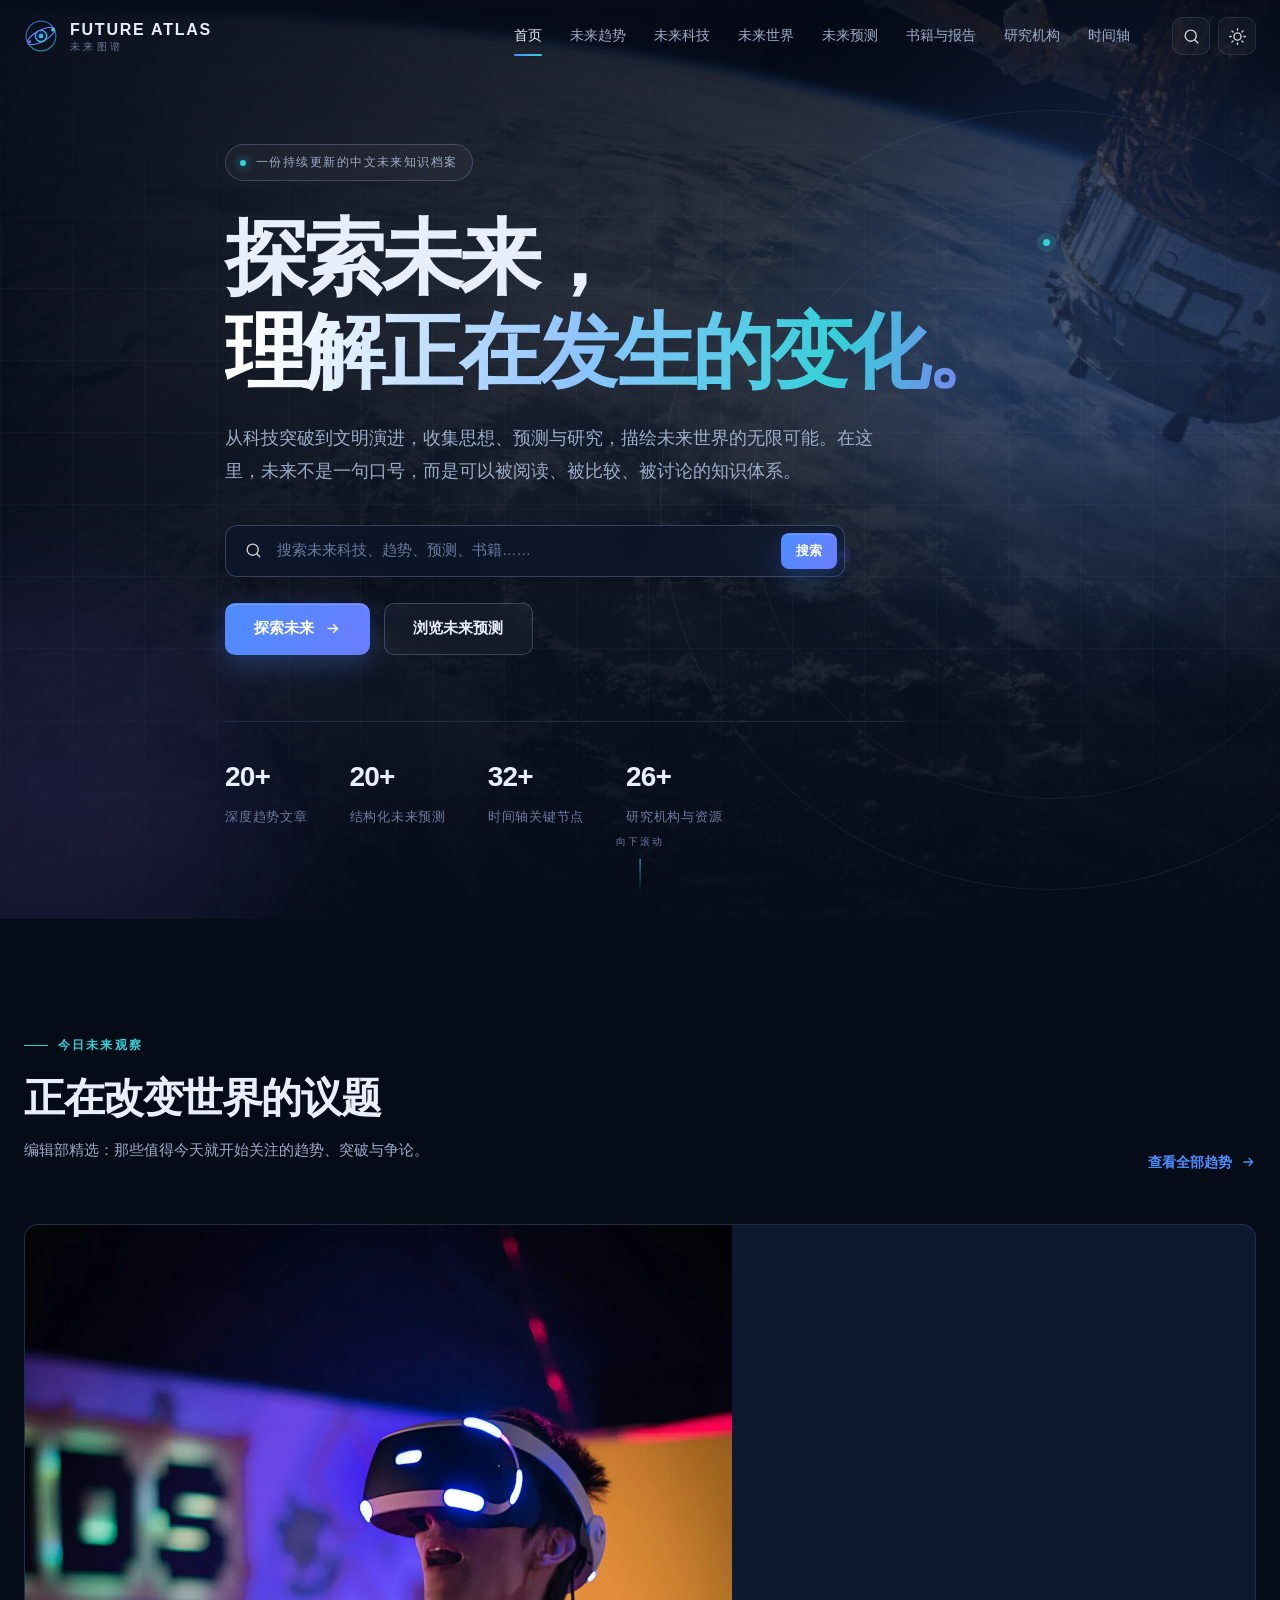
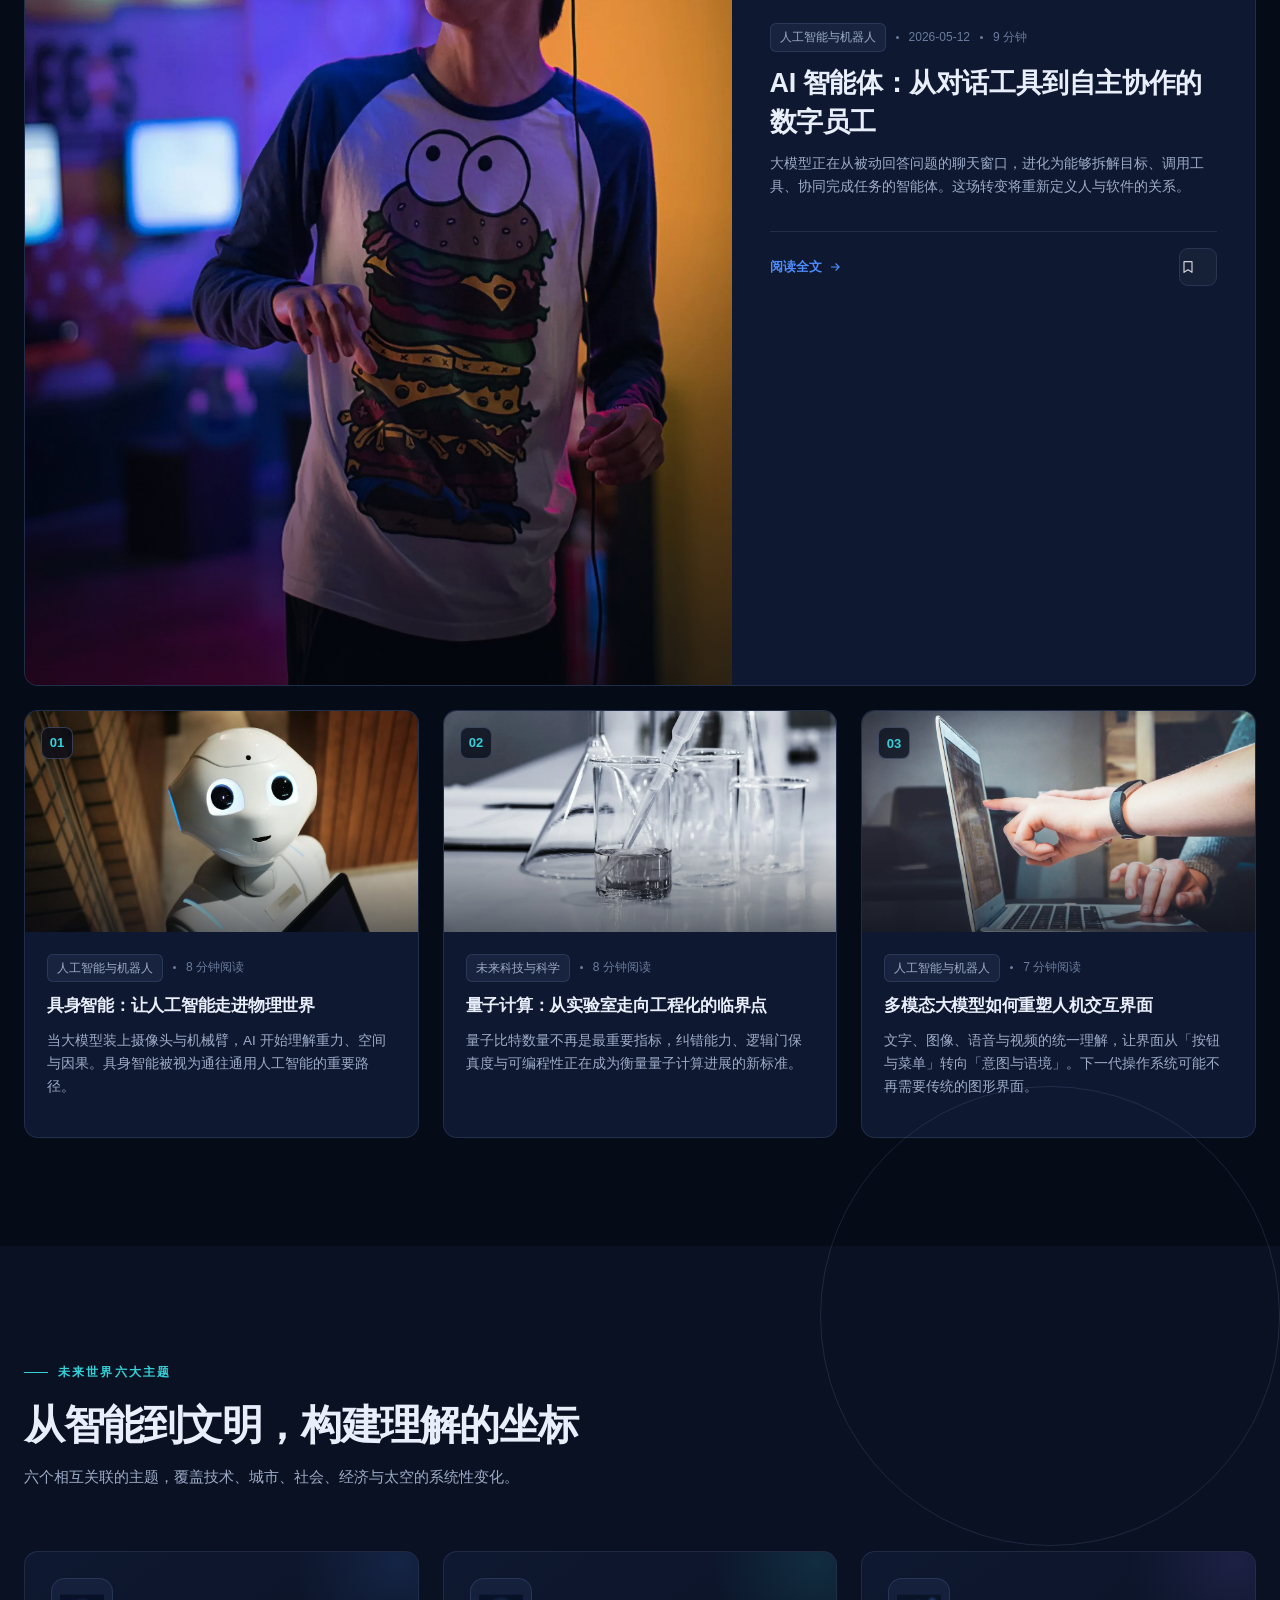
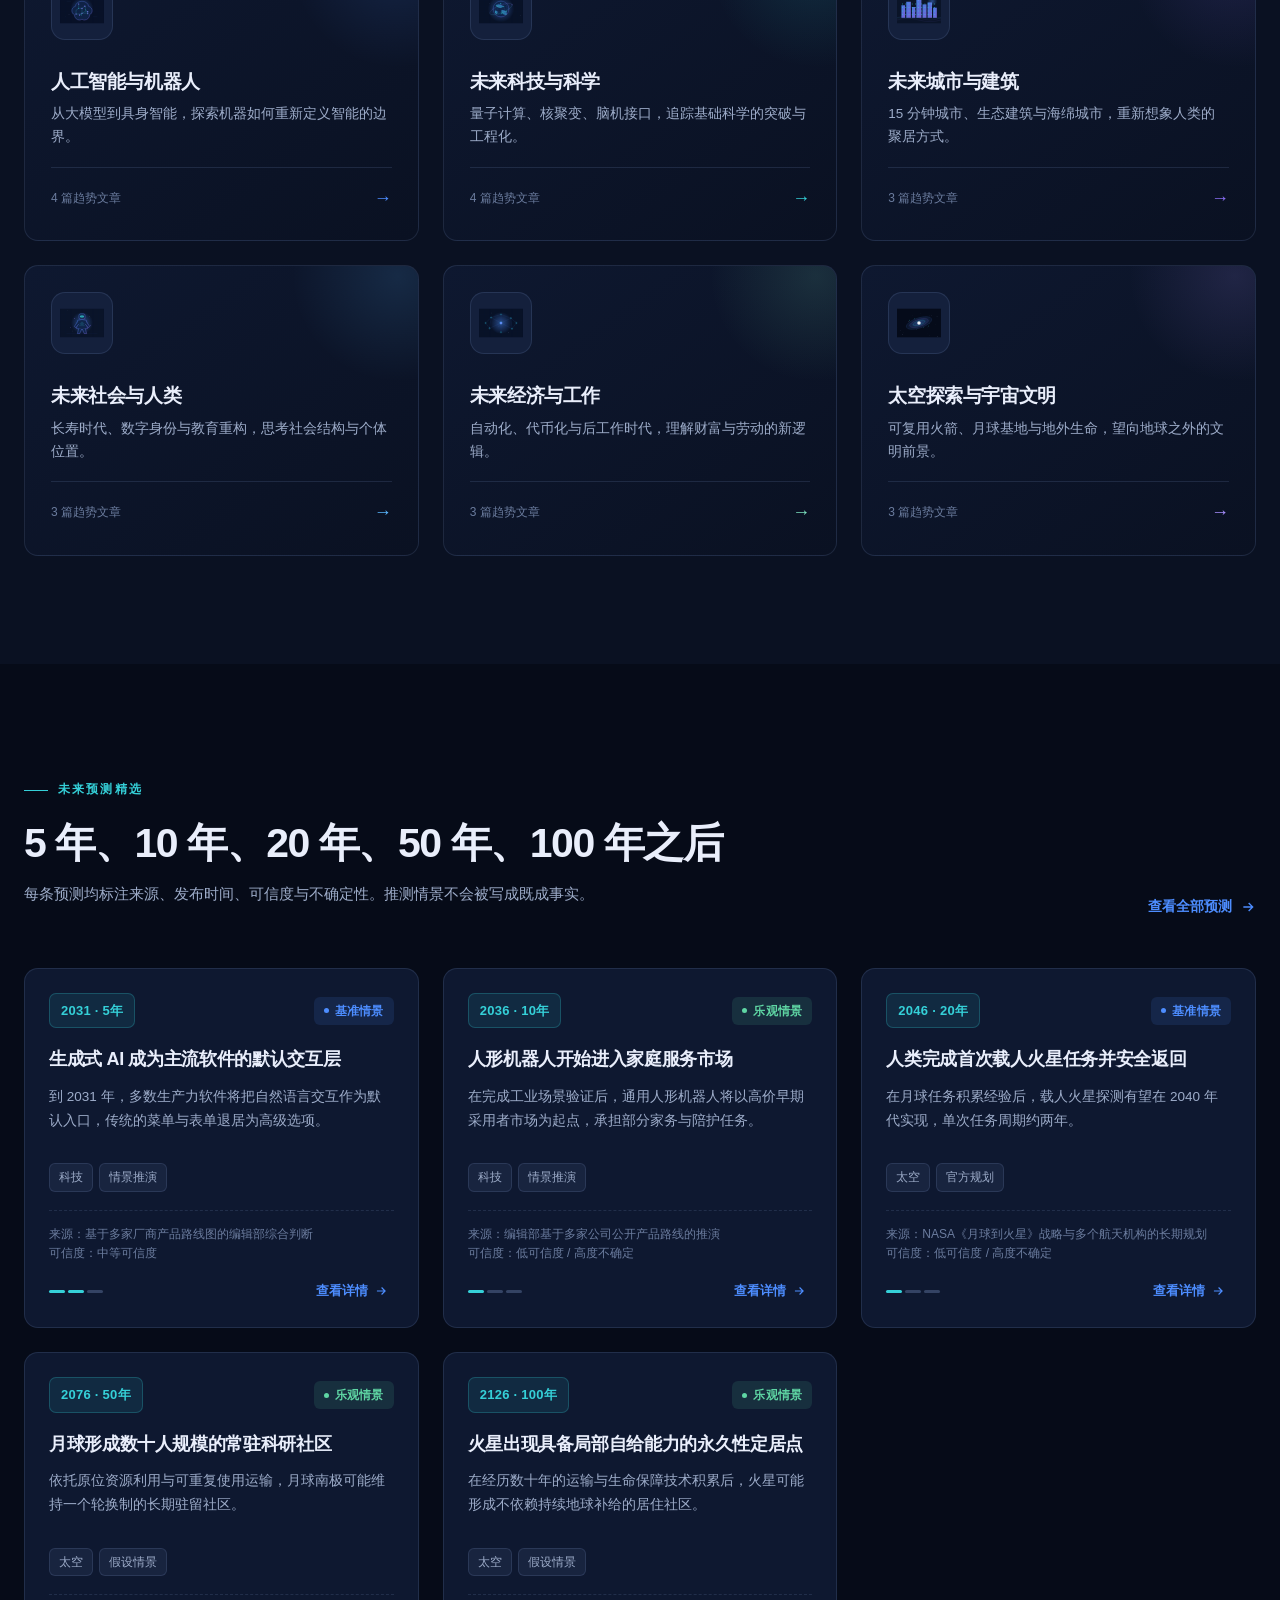
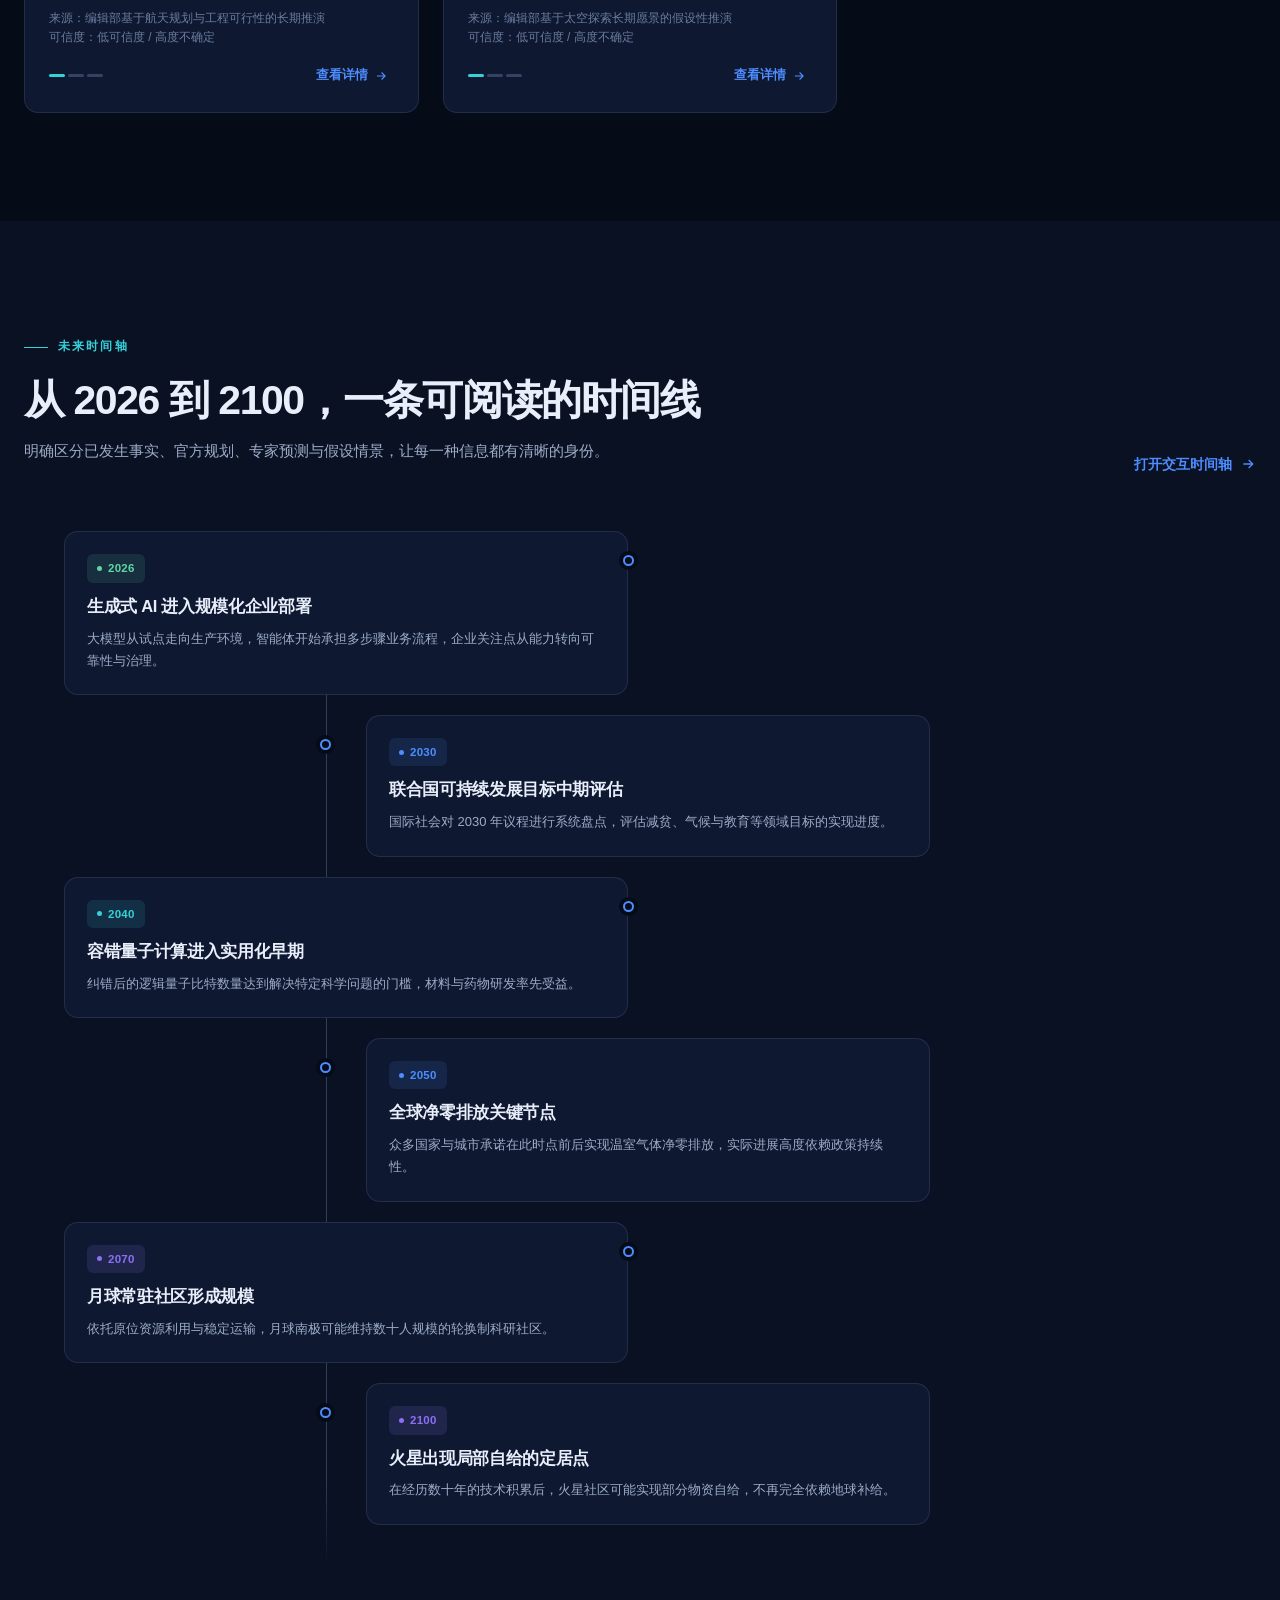
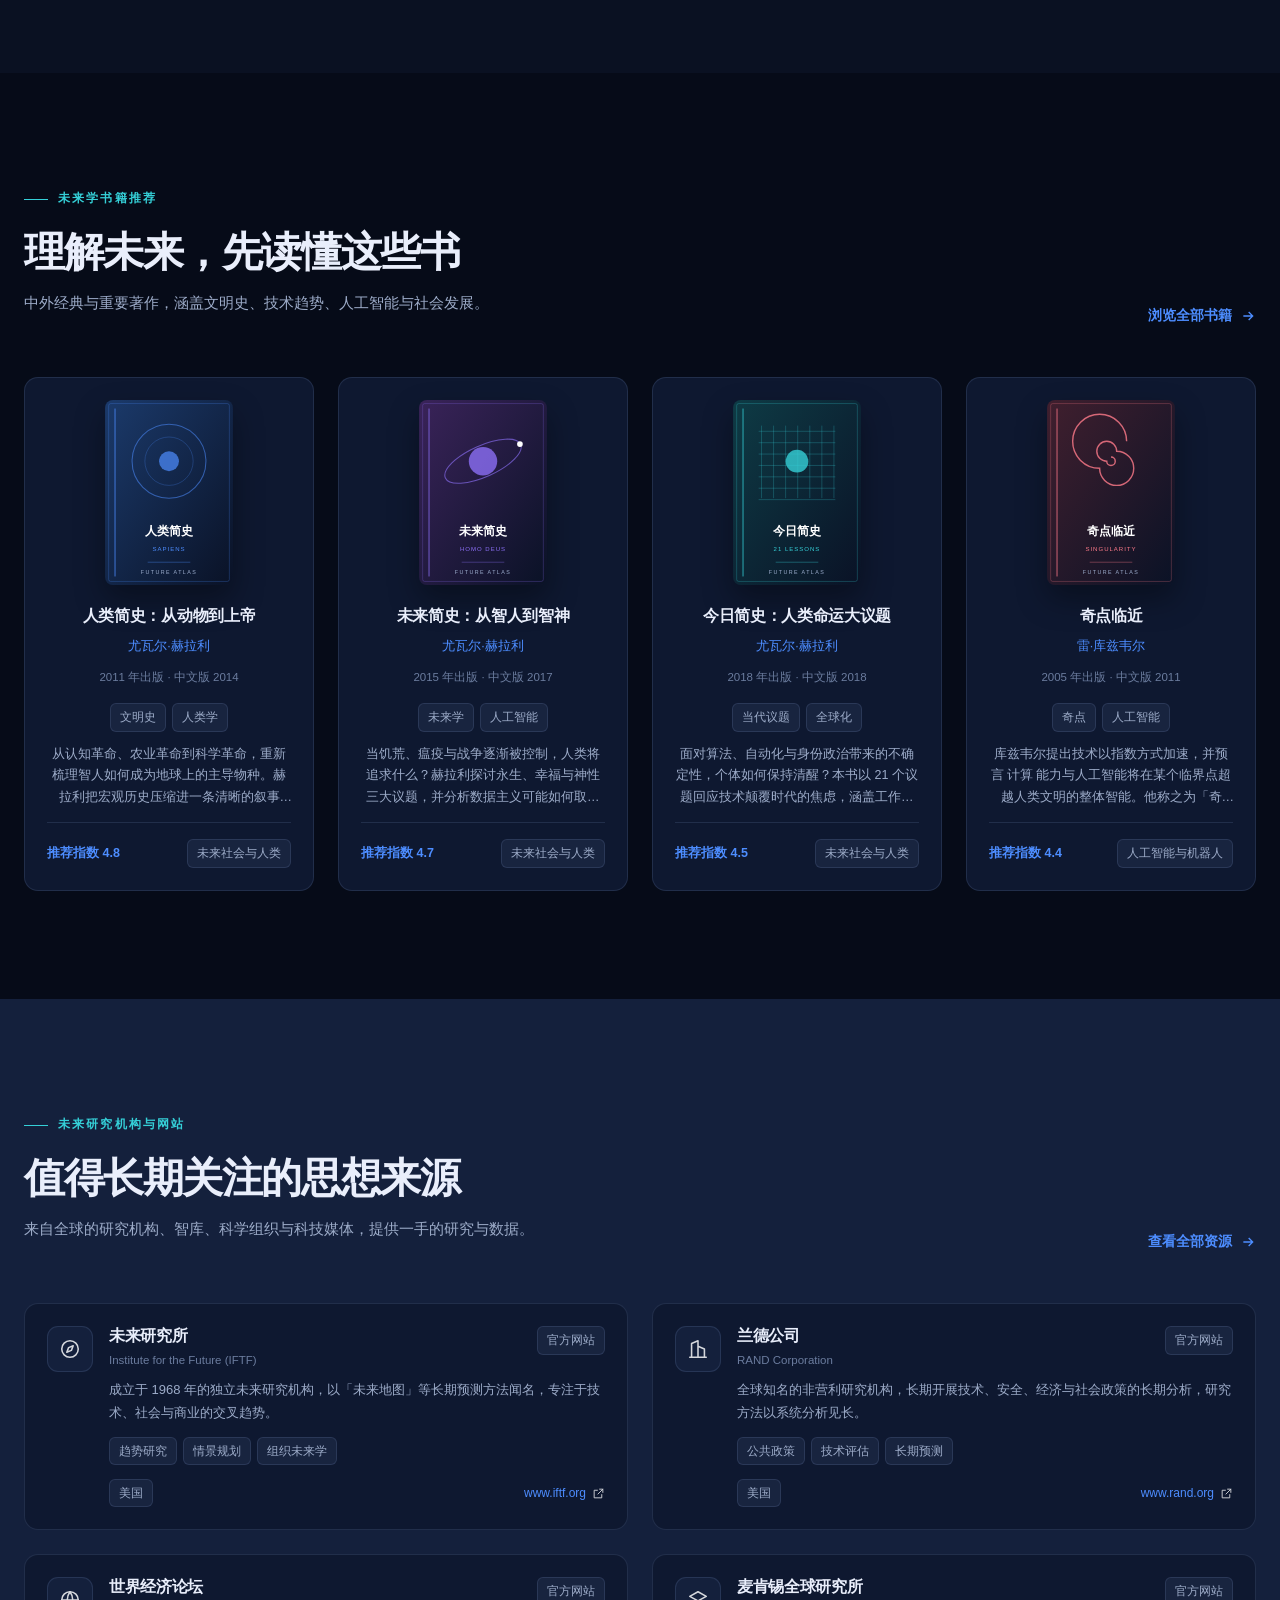
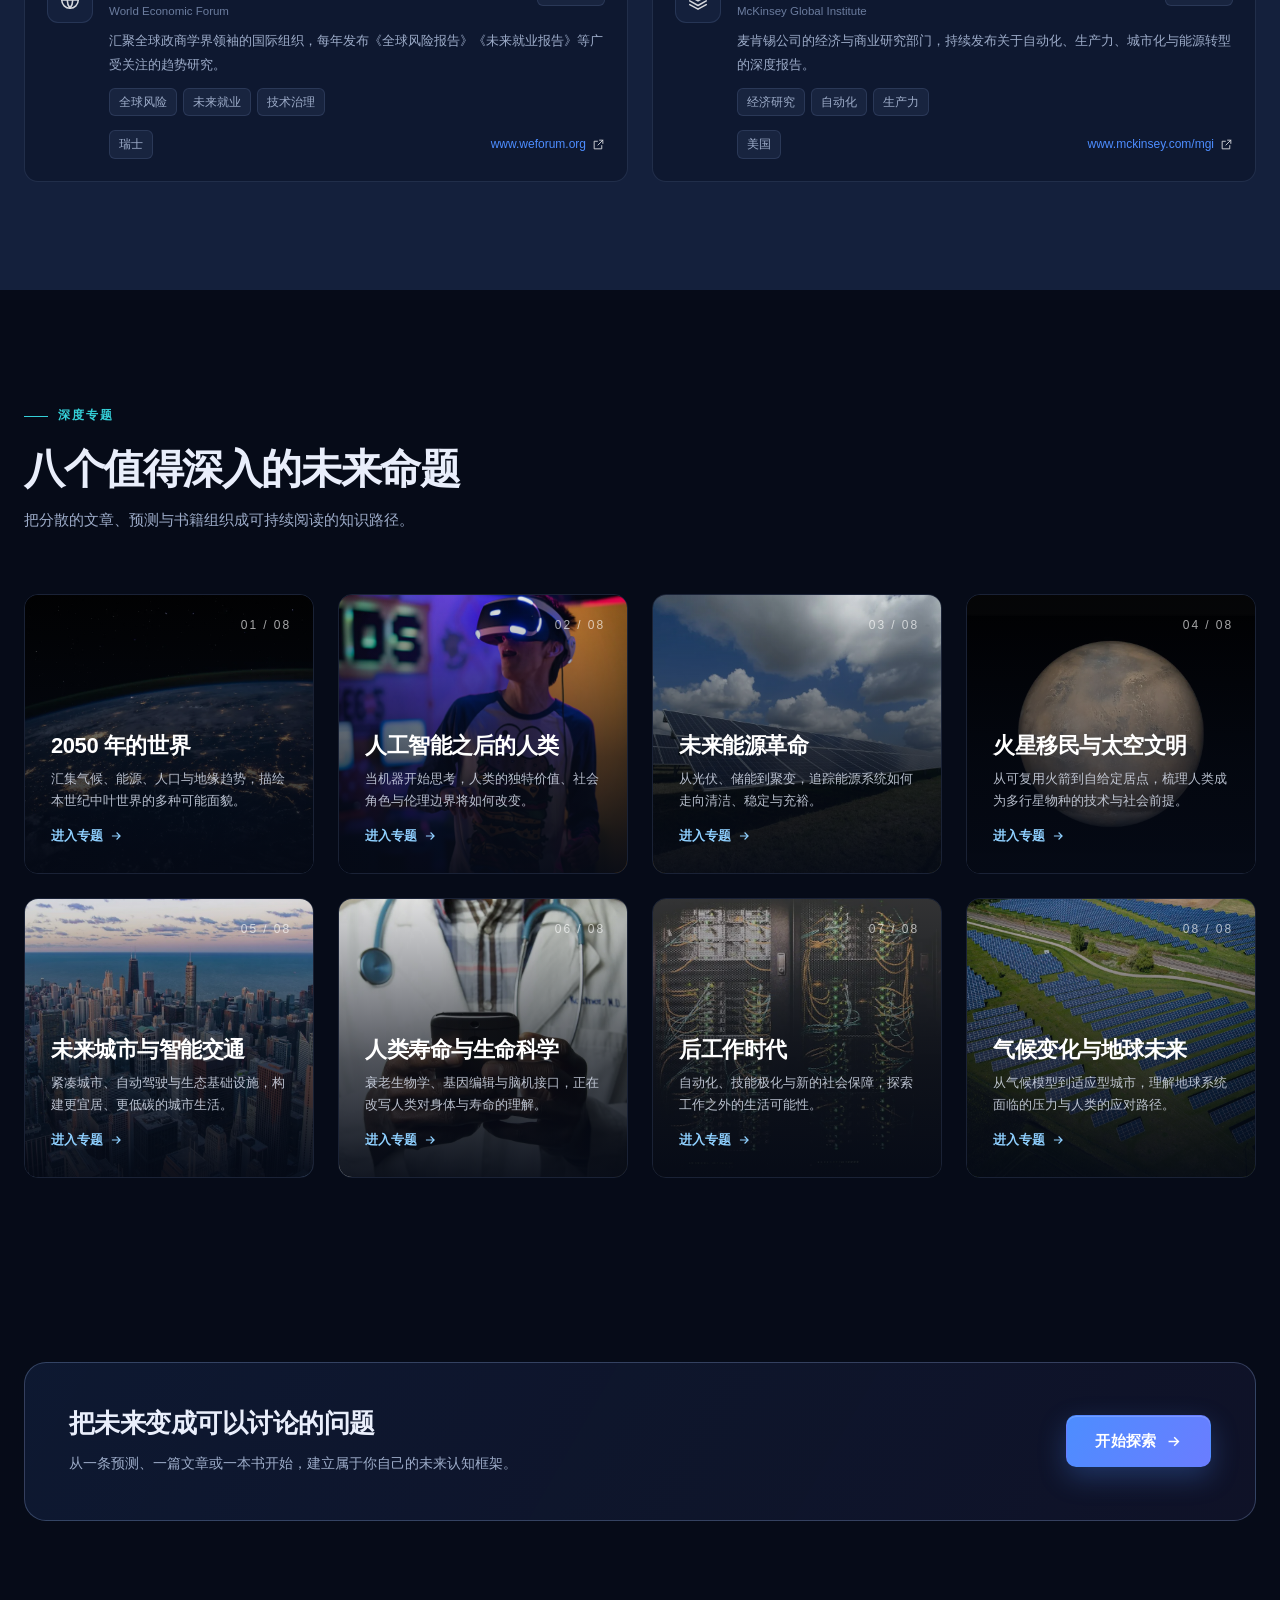
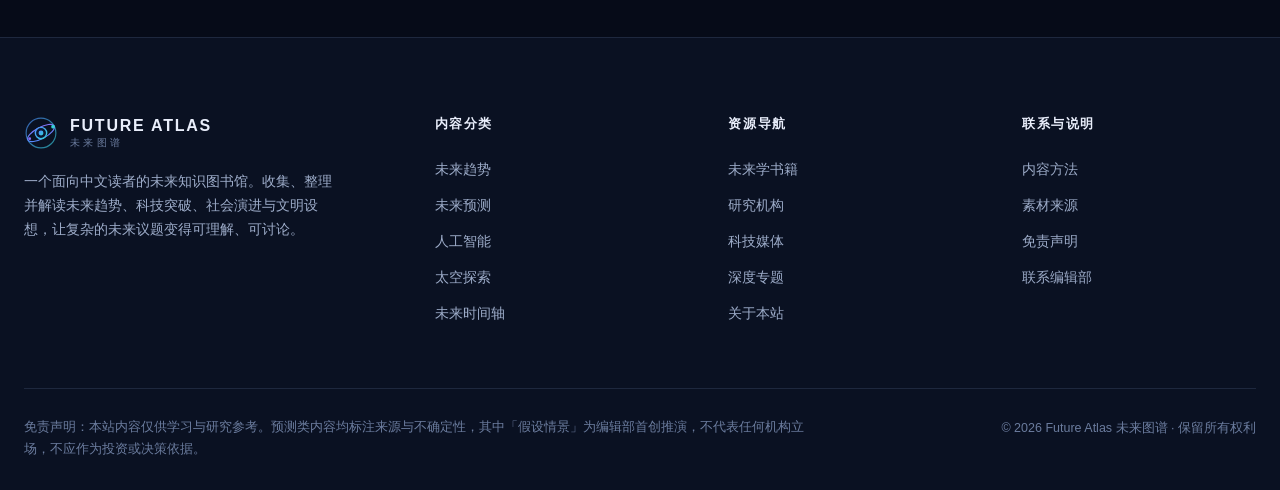
==== index.html @ b72fb7ad "feat: build complete Future Atlas knowledge portal - add 8 responsive Chinese pages with editorial d" ====
<!DOCTYPE html>
<html lang="zh-CN" data-theme="dark">
<head>
<meta charset="UTF-8">
<meta name="viewport" content="width=device-width, initial-scale=1, viewport-fit=cover">
<title>Future Atlas 未来图谱 — 探索未来，理解正在发生的变化</title>
<meta name="description" content="从科技突破到文明演进，收集思想、预测与研究，描绘未来世界的无限可能。中文未来知识门户：未来趋势、未来预测、未来科技、未来城市与研究机构。">
<meta name="keywords" content="未来图谱,未来世界,未来趋势,未来预测,未来科技,未来城市,人工智能,太空文明">
<meta name="theme-color" content="#060b18">
<meta property="og:type" content="website">
<meta property="og:title" content="Future Atlas 未来图谱 — 探索未来，理解正在发生的变化">
<meta property="og:description" content="从科技突破到文明演进，收集思想、预测与研究，描绘未来世界的无限可能。中文未来知识门户：未来趋势、未来预测、未来科技、未来城市与研究机构。">
<meta property="og:image" content="assets/images/hero-earth.webp">
<meta property="og:locale" content="zh_CN">
<link rel="icon" type="image/svg+xml" href="assets/icons/logo.svg">
<link rel="stylesheet" href="assets/css/style.css">
<link rel="stylesheet" href="assets/css/components.css">
<link rel="stylesheet" href="assets/css/responsive.css">
<script>try{var t=localStorage.getItem('future-atlas-theme');if(t==='light'||t==='dark')document.documentElement.setAttribute('data-theme',t)}catch(e){}</script>
<script src="assets/js/data.js" defer></script>
<script src="assets/js/theme.js" defer></script>
<script src="assets/js/search.js" defer></script>
<script src="assets/js/filters.js" defer></script>
<script src="assets/js/timeline.js" defer></script>
<script src="assets/js/main.js" defer></script>
</head>
<body data-page="home">
<div class="reading-progress" aria-hidden="true"></div>
<header class="site-header">
  <div class="header-inner">
    <a class="brand" href="index.html" aria-label="Future Atlas 首页">
      <img class="brand-mark" src="assets/icons/logo.svg" alt="Future Atlas 标志">
      <span class="brand-text"><span class="brand-name">FUTURE ATLAS</span><span class="brand-sub">未来图谱</span></span>
    </a>
    <nav class="main-nav" aria-label="主导航"><a href="index.html" class="is-active" aria-current="page">首页</a><a href="trends.html">未来趋势</a><a href="trends.html?category=tech">未来科技</a><a href="index.html#topics">未来世界</a><a href="predictions.html">未来预测</a><a href="books.html">书籍与报告</a><a href="resources.html">研究机构</a><a href="timeline.html">时间轴</a></nav>
    <div class="header-actions">
      <button class="icon-btn" data-search-open aria-label="全站搜索" title="全站搜索 (Ctrl+K)"><img src="assets/icons/ui-search.svg" alt="" ></button>
      <button class="icon-btn theme-toggle" data-theme-toggle aria-label="切换主题" aria-pressed="false"><img src="assets/icons/ui-sun.svg" alt="" ></button>
      <button class="icon-btn menu-toggle" aria-label="打开菜单" aria-expanded="false"><img src="assets/icons/ui-menu.svg" alt="" ></button>
    </div>
  </div>
</header>
<nav class="mobile-menu" aria-label="移动端导航"><a href="index.html">首页</a><a href="trends.html">未来趋势</a><a href="trends.html?category=tech">未来科技</a><a href="index.html#topics">未来世界</a><a href="predictions.html">未来预测</a><a href="books.html">书籍与报告</a><a href="resources.html">研究机构</a><a href="timeline.html">时间轴</a><a href="about.html">关于本站</a><a href="about.html" class="btn btn-ghost mobile-cta">了解 Future Atlas</a></nav>
<main>
  <section class="hero">
    <div class="hero-bg"><img src="assets/images/hero-earth.webp" alt="从太空俯瞰的地球，象征人类文明的未来" fetchpriority="high"></div>
    <div class="hero-glow a"></div><div class="hero-glow b"></div>
    <div class="hero-deco"><div class="hero-grid"></div><div class="hero-orbit"></div><span class="hero-dot d1"></span><span class="hero-dot d2"></span></div>
    <div class="container hero-inner">
      <span class="hero-eyebrow"><i></i> 一份持续更新的中文未来知识档案</span>
      <h1 class="hero-title">探索未来，<br><span class="grad">理解正在发生的变化。</span></h1>
      <p class="hero-sub">从科技突破到文明演进，收集思想、预测与研究，描绘未来世界的无限可能。在这里，未来不是一句口号，而是可以被阅读、被比较、被讨论的知识体系。</p>
      <form class="search-bar hero-search" data-hero-search role="search">
        <img src="assets/icons/ui-search.svg" alt="" >
        <label class="sr-only" for="hero-q">搜索未来科技、趋势、预测、书籍</label>
        <input id="hero-q" type="search" placeholder="搜索未来科技、趋势、预测、书籍……" autocomplete="off">
        <button type="submit" class="btn btn-primary btn-sm">搜索</button>
      </form>
      <div class="hero-actions">
        <a href="#topics" class="btn btn-primary btn-lg">探索未来 <svg viewBox="0 0 24 24" fill="none" stroke="currentColor" stroke-width="2"><path d="M5 12h14M13 6l6 6-6 6"/></svg></a>
        <a href="predictions.html" class="btn btn-ghost btn-lg">浏览未来预测</a>
      </div>
      <div class="hero-stats">
        <div class="hero-stat"><strong data-count="20" data-suffix="+">20</strong><span>深度趋势文章</span></div>
        <div class="hero-stat"><strong data-count="20" data-suffix="+">20</strong><span>结构化未来预测</span></div>
        <div class="hero-stat"><strong data-count="32" data-suffix="+">32</strong><span>时间轴关键节点</span></div>
        <div class="hero-stat"><strong data-count="26" data-suffix="+">26</strong><span>研究机构与资源</span></div>
      </div>
    </div>
    <div class="scroll-hint"><span>向下滚动</span><i></i></div>
  </section>

  <section class="section" id="observation">
    <div class="container">
      <div class="section-head reveal"><div class="section-head-text"><span class="eyebrow">今日未来观察</span><h2 class="section-title">正在改变世界的议题</h2><p class="section-desc">编辑部精选：那些值得今天就开始关注的趋势、突破与争论。</p></div><a href="trends.html" class="section-link">查看全部趋势 <svg viewBox="0 0 24 24" fill="none" stroke="currentColor" stroke-width="2"><path d="M5 12h14M13 6l6 6-6 6"/></svg></a></div>
      <div class="masonry-feature reveal" id="featured-story"></div>
      <div class="grid grid-3 reveal" id="observation-grid" style="margin-top:24px"></div>
    </div>
  </section>

  <section class="section section-alt" id="categories">
    <div class="container">
      <div class="orb-deco one"></div>
      <div class="section-head reveal"><div class="section-head-text"><span class="eyebrow">未来世界六大主题</span><h2 class="section-title">从智能到文明，构建理解的坐标</h2><p class="section-desc">六个相互关联的主题，覆盖技术、城市、社会、经济与太空的系统性变化。</p></div></div>
      <div class="grid grid-3 reveal" id="category-grid"></div>
    </div>
  </section>

  <section class="section" id="predictions">
    <div class="container">
      <div class="section-head reveal"><div class="section-head-text"><span class="eyebrow">未来预测精选</span><h2 class="section-title">5 年、10 年、20 年、50 年、100 年之后</h2><p class="section-desc">每条预测均标注来源、发布时间、可信度与不确定性。推测情景不会被写成既成事实。</p></div><a href="predictions.html" class="section-link">查看全部预测 <svg viewBox="0 0 24 24" fill="none" stroke="currentColor" stroke-width="2"><path d="M5 12h14M13 6l6 6-6 6"/></svg></a></div>
      <div class="grid grid-3 reveal" id="prediction-grid"></div>
    </div>
  </section>

  <section class="section section-alt" id="timeline">
    <div class="container">
      <div class="section-head reveal"><div class="section-head-text"><span class="eyebrow">未来时间轴</span><h2 class="section-title">从 2026 到 2100，一条可阅读的时间线</h2><p class="section-desc">明确区分已发生事实、官方规划、专家预测与假设情景，让每一种信息都有清晰的身份。</p></div><a href="timeline.html" class="section-link">打开交互时间轴 <svg viewBox="0 0 24 24" fill="none" stroke="currentColor" stroke-width="2"><path d="M5 12h14M13 6l6 6-6 6"/></svg></a></div>
      <div class="grid grid-2 reveal" id="home-timeline"></div>
    </div>
  </section>

  <section class="section" id="books">
    <div class="container">
      <div class="section-head reveal"><div class="section-head-text"><span class="eyebrow">未来学书籍推荐</span><h2 class="section-title">理解未来，先读懂这些书</h2><p class="section-desc">中外经典与重要著作，涵盖文明史、技术趋势、人工智能与社会发展。</p></div><a href="books.html" class="section-link">浏览全部书籍 <svg viewBox="0 0 24 24" fill="none" stroke="currentColor" stroke-width="2"><path d="M5 12h14M13 6l6 6-6 6"/></svg></a></div>
      <div class="grid grid-4 reveal" id="books-grid"></div>
    </div>
  </section>

  <section class="section section-light" id="resources">
    <div class="container">
      <div class="section-head reveal"><div class="section-head-text"><span class="eyebrow">未来研究机构与网站</span><h2 class="section-title">值得长期关注的思想来源</h2><p class="section-desc">来自全球的研究机构、智库、科学组织与科技媒体，提供一手的研究与数据。</p></div><a href="resources.html" class="section-link">查看全部资源 <svg viewBox="0 0 24 24" fill="none" stroke="currentColor" stroke-width="2"><path d="M5 12h14M13 6l6 6-6 6"/></svg></a></div>
      <div class="grid grid-2 reveal" id="resources-grid"></div>
    </div>
  </section>

  <section class="section" id="topics">
    <div class="container">
      <div class="section-head reveal"><div class="section-head-text"><span class="eyebrow">深度专题</span><h2 class="section-title">八个值得深入的未来命题</h2><p class="section-desc">把分散的文章、预测与书籍组织成可持续阅读的知识路径。</p></div></div>
      <div class="grid grid-4 reveal" id="topics-grid"></div>
    </div>
  </section>

  <section class="section-tight"><div class="container"><div class="split-cta reveal"><div><h2>把未来变成可以讨论的问题</h2><p>从一条预测、一篇文章或一本书开始，建立属于你自己的未来认知框架。</p></div><a href="trends.html" class="btn btn-primary btn-lg">开始探索 <svg viewBox="0 0 24 24" fill="none" stroke="currentColor" stroke-width="2"><path d="M5 12h14M13 6l6 6-6 6"/></svg></a></div></div></section>
</main>
<footer class="site-footer">
  <div class="container">
    <div class="footer-top">
      <div class="footer-brand">
        <a class="brand" href="index.html"><img class="brand-mark" src="assets/icons/logo.svg" alt=""><span class="brand-text"><span class="brand-name">FUTURE ATLAS</span><span class="brand-sub">未来图谱</span></span></a>
        <p>一个面向中文读者的未来知识图书馆。收集、整理并解读未来趋势、科技突破、社会演进与文明设想，让复杂的未来议题变得可理解、可讨论。</p>
      </div>
      <div class="footer-col"><h4>内容分类</h4>
        <a href="trends.html">未来趋势</a><a href="predictions.html">未来预测</a><a href="trends.html?category=ai">人工智能</a><a href="trends.html?category=space">太空探索</a><a href="timeline.html">未来时间轴</a>
      </div>
      <div class="footer-col"><h4>资源导航</h4>
        <a href="books.html">未来学书籍</a><a href="resources.html">研究机构</a><a href="resources.html?category=media">科技媒体</a><a href="index.html#topics">深度专题</a><a href="about.html">关于本站</a>
      </div>
      <div class="footer-col"><h4>联系与说明</h4>
        <a href="about.html#method">内容方法</a><a href="about.html#sources">素材来源</a><a href="about.html#disclaimer">免责声明</a><a href="mailto:hello@futureatlas.example">联系编辑部</a>
      </div>
    </div>
    <div class="footer-bottom">
      <div class="footer-disclaimer">免责声明：本站内容仅供学习与研究参考。预测类内容均标注来源与不确定性，其中「假设情景」为编辑部首创推演，不代表任何机构立场，不应作为投资或决策依据。</div>
      <div>© <span data-year>2026</span> Future Atlas 未来图谱 · 保留所有权利</div>
    </div>
  </div>
</footer>
<button class="back-to-top" aria-label="返回顶部"><img src="assets/icons/ui-arrowUp.svg" alt="" ></button>
<script>
document.querySelector('[data-hero-search]').addEventListener('submit', function (e) {
  e.preventDefault();
  var v = document.getElementById('hero-q').value.trim();
  if (v && window.AtlasSearch) window.AtlasSearch.open(v);
  else if (window.AtlasSearch) window.AtlasSearch.open();
});
</script>
</body>
</html>
---- assets/css/style.css ----
/* ============================================================
   Future Atlas — 核心视觉系统
   ============================================================ */

:root {
  --bg: #060b18;
  --bg-elevated: #0a1122;
  --bg-panel: #0e1830;
  --bg-soft: #14203c;
  --surface-glass: rgba(13, 22, 43, .74);
  --surface-glass-light: rgba(255, 255, 255, .035);
  --border: rgba(150, 178, 232, .14);
  --border-strong: rgba(150, 178, 232, .28);
  --text: #e9eefb;
  --text-muted: #9dacc9;
  --text-dim: #6b7c9e;
  --primary: #4d8dff;
  --primary-deep: #2f6be0;
  --cyan: #35d0d8;
  --purple: #8b6ff5;
  --warm: #ffb877;
  --green: #5fd6a4;
  --shadow-sm: 0 6px 20px rgba(0, 0, 0, .22);
  --shadow: 0 18px 48px rgba(0, 0, 0, .34);
  --shadow-lg: 0 30px 80px rgba(0, 0, 0, .45);
  --radius-sm: 8px;
  --radius: 14px;
  --radius-lg: 22px;
  --max: 1240px;
  --header-h: 74px;
  --ease: cubic-bezier(.22, .61, .36, 1);
  --font: -apple-system, BlinkMacSystemFont, "Segoe UI", "PingFang SC", "Hiragino Sans GB", "Microsoft YaHei", "Source Han Sans SC", "Noto Sans CJK SC", sans-serif;
  --font-en: "Inter", "Segoe UI", Arial, sans-serif;
}

[data-theme="light"] {
  --bg: #f5f7fc;
  --bg-elevated: #ffffff;
  --bg-panel: #ffffff;
  --bg-soft: #eef2fa;
  --surface-glass: rgba(255, 255, 255, .86);
  --surface-glass-light: rgba(255, 255, 255, .5);
  --border: rgba(30, 52, 96, .12);
  --border-strong: rgba(30, 52, 96, .24);
  --text: #14213d;
  --text-muted: #52627f;
  --text-dim: #7f8da8;
  --primary: #2f6be0;
  --primary-deep: #1f55bd;
  --cyan: #138f9a;
  --purple: #6a4fd0;
  --warm: #c97426;
  --green: #1f9c6b;
  --shadow-sm: 0 6px 18px rgba(24, 42, 80, .08);
  --shadow: 0 18px 44px rgba(24, 42, 80, .11);
  --shadow-lg: 0 30px 70px rgba(24, 42, 80, .14);
}

*, *::before, *::after { box-sizing: border-box; }

html {
  scroll-behavior: smooth;
  scroll-padding-top: calc(var(--header-h) + 24px);
  -webkit-text-size-adjust: 100%;
  overflow-x: clip;
}

body {
  margin: 0;
  min-width: 320px;
  background: var(--bg);
  color: var(--text);
  font-family: var(--font);
  font-size: 15.5px;
  line-height: 1.78;
  -webkit-font-smoothing: antialiased;
  -moz-osx-font-smoothing: grayscale;
  overflow-x: hidden;
  transition: background .35s var(--ease), color .35s var(--ease);
}

body.nav-open { overflow: hidden; }

img, svg { max-width: 100%; display: block; }
img { height: auto; }

/* 以 <img> 引入的线性 UI 图标：统一尺寸并适配主题（SVG 内部使用 currentColor） */
img[src*="icons/ui-"] {
  width: 18px;
  height: 18px;
  object-fit: contain;
  flex-shrink: 0;
  filter: invert(1) opacity(.82);
}
[data-theme="light"] img[src*="icons/ui-"] { filter: none; opacity: .68; }
.icon-btn img[src*="icons/ui-"] { width: 19px; height: 19px; }
.search-bar img[src*="icons/ui-"] { width: 19px; height: 19px; }
.resource-logo img[src*="icons/ui-"] { width: 100%; height: 100%; }
a { color: inherit; text-decoration: none; }
button, input, select, textarea { font: inherit; color: inherit; }
button { cursor: pointer; border: 0; background: none; }
ul, ol { margin: 0; padding: 0; list-style: none; }
p { margin: 0 0 1.1em; }
h1, h2, h3, h4, h5 { margin: 0; font-weight: 700; line-height: 1.28; letter-spacing: -.02em; }
:focus-visible { outline: 2px solid var(--cyan); outline-offset: 3px; border-radius: 4px; }
::selection { background: rgba(77, 141, 255, .34); color: #fff; }

.container { width: min(100% - 48px, var(--max)); margin-inline: auto; }
.container-narrow { width: min(100% - 48px, 900px); margin-inline: auto; }
.sr-only { position: absolute; width: 1px; height: 1px; padding: 0; margin: -1px; overflow: hidden; clip: rect(0,0,0,0); white-space: nowrap; border: 0; }
.section { padding: 108px 0; position: relative; }
.section-tight { padding: 76px 0; }
.section-alt { background: var(--bg-elevated); }
.section-light { background: var(--bg-soft); }

/* ---------- 通用标题区 ---------- */
.section-head {
  display: flex;
  align-items: flex-end;
  justify-content: space-between;
  gap: 32px;
  margin-bottom: 44px;
}
.section-head-text { max-width: 720px; }
.eyebrow {
  display: inline-flex;
  align-items: center;
  gap: 10px;
  font-size: 12px;
  font-weight: 700;
  letter-spacing: .18em;
  text-transform: uppercase;
  color: var(--cyan);
  margin-bottom: 16px;
}
.eyebrow::before { content: ""; width: 24px; height: 1px; background: currentColor; }
.section-title {
  font-size: clamp(1.8rem, 3.2vw, 2.6rem);
  letter-spacing: -.035em;
  margin-bottom: 12px;
}
.section-desc { color: var(--text-muted); max-width: 640px; font-size: 15px; }
.section-link {
  display: inline-flex;
  align-items: center;
  gap: 8px;
  color: var(--primary);
  font-size: 14px;
  font-weight: 600;
  white-space: nowrap;
  padding-bottom: 4px;
  border-bottom: 1px solid transparent;
  transition: border-color .2s var(--ease), gap .2s var(--ease);
}
.section-link:hover { border-color: currentColor; gap: 12px; }
.section-link svg { width: 16px; height: 16px; }

/* ---------- 顶部导航 ---------- */
.site-header {
  position: fixed;
  inset: 0 0 auto 0;
  height: var(--header-h);
  z-index: 100;
  display: flex;
  align-items: center;
  transition: background .3s var(--ease), border-color .3s var(--ease), box-shadow .3s var(--ease);
  border-bottom: 1px solid transparent;
}
.site-header.is-solid,
.site-header.is-scrolled {
  background: var(--surface-glass);
  -webkit-backdrop-filter: blur(18px) saturate(150%);
  backdrop-filter: blur(18px) saturate(150%);
  border-bottom-color: var(--border);
  box-shadow: 0 10px 30px rgba(0, 0, 0, .14);
}
.header-inner {
  width: min(100% - 48px, 1400px);
  margin-inline: auto;
  display: flex;
  align-items: center;
  gap: 30px;
}
.brand { display: flex; align-items: center; gap: 12px; flex-shrink: 0; }
.brand-mark { width: 34px; height: 34px; flex-shrink: 0; }
.brand-text { display: flex; flex-direction: column; line-height: 1.1; }
.brand-name { font-family: var(--font-en); font-size: 16px; font-weight: 800; letter-spacing: .11em; }
.brand-sub { font-size: 10px; color: var(--text-dim); letter-spacing: .34em; margin-top: 3px; }

.main-nav { display: flex; align-items: center; gap: 4px; margin-left: auto; }
.main-nav a {
  position: relative;
  padding: 8px 12px;
  font-size: 13.5px;
  font-weight: 500;
  color: var(--text-muted);
  border-radius: 8px;
  transition: color .2s var(--ease), background .2s var(--ease);
  white-space: nowrap;
}
.main-nav a:hover { color: var(--text); background: var(--surface-glass-light); }
.main-nav a.is-active { color: var(--text); }
.main-nav a.is-active::after {
  content: "";
  position: absolute;
  left: 12px; right: 12px; bottom: 1px;
  height: 2px;
  border-radius: 2px;
  background: linear-gradient(90deg, var(--primary), var(--cyan));
}
.header-actions { display: flex; align-items: center; gap: 8px; }
.icon-btn {
  width: 38px; height: 38px;
  display: inline-flex; align-items: center; justify-content: center;
  border: 1px solid var(--border);
  border-radius: 10px;
  background: var(--surface-glass-light);
  color: var(--text-muted);
  transition: color .2s var(--ease), border-color .2s var(--ease), background .2s var(--ease), transform .2s var(--ease);
}
.icon-btn:hover { color: var(--text); border-color: var(--border-strong); background: rgba(77,141,255,.1); transform: translateY(-1px); }
.icon-btn svg { width: 19px; height: 19px; }
.menu-toggle { display: none; }

/* ---------- 移动端菜单面板 ---------- */
.mobile-menu {
  position: fixed;
  inset: var(--header-h) 0 0 0;
  z-index: 99;
  background: var(--bg);
  padding: 30px 24px 60px;
  overflow-y: auto;
  opacity: 0;
  visibility: hidden;
  transform: translateY(-10px);
  transition: opacity .28s var(--ease), transform .28s var(--ease), visibility .28s;
}
.mobile-menu.is-open { opacity: 1; visibility: visible; transform: none; }
.mobile-menu a {
  display: flex;
  align-items: center;
  justify-content: space-between;
  padding: 15px 4px;
  font-size: 17px;
  font-weight: 600;
  border-bottom: 1px solid var(--border);
}
.mobile-menu a::after { content: "↗"; color: var(--text-dim); font-size: 14px; }
.mobile-menu .mobile-cta { margin-top: 28px; }

/* ---------- Hero ---------- */
.hero {
  position: relative;
  min-height: 100vh;
  min-height: 100svh;
  display: flex;
  align-items: center;
  padding: calc(var(--header-h) + 70px) 0 90px;
  overflow: hidden;
  isolation: isolate;
}
.hero-bg {
  position: absolute;
  inset: 0;
  z-index: -3;
}
.hero-bg img { width: 100%; height: 100%; object-fit: cover; object-position: center 42%; opacity: .62; }
.hero-bg::after {
  content: "";
  position: absolute;
  inset: 0;
  background:
    linear-gradient(180deg, rgba(6,11,24,.66) 0%, rgba(6,11,24,.35) 38%, rgba(6,11,24,.92) 100%),
    linear-gradient(90deg, rgba(6,11,24,.92) 0%, rgba(6,11,24,.45) 58%, rgba(6,11,24,.2) 100%);
}
.hero-glow {
  position: absolute;
  border-radius: 50%;
  filter: blur(90px);
  pointer-events: none;
  z-index: -2;
}
.hero-glow.a { width: 520px; height: 520px; right: -100px; top: 6%; background: rgba(77,141,255,.18); }
.hero-glow.b { width: 420px; height: 420px; left: -160px; bottom: -80px; background: rgba(139,111,245,.14); }
.hero-deco { position: absolute; inset: 0; z-index: -1; pointer-events: none; overflow: hidden; }
.hero-orbit {
  position: absolute;
  right: -160px; top: 12%;
  width: 780px; height: 780px;
  border: 1px solid rgba(150,180,240,.10);
  border-radius: 50%;
}
.hero-orbit::before, .hero-orbit::after {
  content: "";
  position: absolute;
  border: 1px solid rgba(150,180,240,.08);
  border-radius: 50%;
}
.hero-orbit::before { inset: 90px; }
.hero-orbit::after { inset: 190px; border-style: dashed; }
.hero-dot { position: absolute; width: 7px; height: 7px; border-radius: 50%; background: var(--cyan); box-shadow: 0 0 0 6px rgba(53,208,216,.14); }
.hero-dot.d1 { right: 18%; top: 26%; }
.hero-dot.d2 { right: 34%; top: 60%; background: var(--purple); box-shadow: 0 0 0 6px rgba(139,111,245,.14); }
.hero-grid {
  position: absolute;
  inset: 0;
  background-image: linear-gradient(rgba(150,180,240,.045) 1px, transparent 1px), linear-gradient(90deg, rgba(150,180,240,.045) 1px, transparent 1px);
  background-size: 72px 72px;
  mask-image: linear-gradient(180deg, transparent, #000 30%, #000 70%, transparent);
}
.hero-inner { position: relative; max-width: 830px; }
.hero-eyebrow {
  display: inline-flex; align-items: center; gap: 10px;
  padding: 7px 14px;
  border: 1px solid var(--border-strong);
  border-radius: 999px;
  background: var(--surface-glass-light);
  font-size: 12px; letter-spacing: .12em;
  color: var(--text-muted);
  margin-bottom: 30px;
  -webkit-backdrop-filter: blur(8px);
  backdrop-filter: blur(8px);
}
.hero-eyebrow i { width: 6px; height: 6px; border-radius: 50%; background: var(--cyan); box-shadow: 0 0 10px var(--cyan); }
.hero-title {
  font-size: clamp(2.6rem, 6.4vw, 5.4rem);
  line-height: 1.14;
  letter-spacing: -.05em;
  margin-bottom: 24px;
  text-wrap: balance;
}
.hero-title .grad {
  background: linear-gradient(100deg, #fff 5%, #8fc4ff 45%, var(--cyan) 78%, var(--purple) 100%);
  -webkit-background-clip: text;
  background-clip: text;
  color: transparent;
}
[data-theme="light"] .hero-title .grad { background: linear-gradient(100deg, #17335f 5%, #2f6be0 48%, #138f9a 80%, #6a4fd0 100%); -webkit-background-clip: text; background-clip: text; }
.hero-sub {
  font-size: clamp(15px, 1.6vw, 18px);
  color: var(--text-muted);
  max-width: 660px;
  line-height: 1.85;
  margin-bottom: 36px;
}
.hero-search { max-width: 620px; margin-bottom: 26px; }
.hero-actions { display: flex; flex-wrap: wrap; gap: 14px; align-items: center; }
.hero-stats {
  display: flex;
  flex-wrap: wrap;
  gap: 42px;
  margin-top: 66px;
  padding-top: 30px;
  border-top: 1px solid var(--border);
  max-width: 680px;
}
.hero-stat strong { display: block; font-family: var(--font-en); font-size: 28px; font-weight: 750; letter-spacing: -.03em; }
.hero-stat span { font-size: 12.5px; color: var(--text-dim); letter-spacing: .06em; }
.scroll-hint {
  position: absolute;
  left: 50%; bottom: 26px;
  transform: translateX(-50%);
  display: flex; flex-direction: column; align-items: center; gap: 8px;
  font-size: 10px; letter-spacing: .22em; color: var(--text-dim);
  text-transform: uppercase;
}
.scroll-hint i { display: block; width: 1px; height: 34px; background: linear-gradient(var(--cyan), transparent); }

/* ---------- 内页页头 ---------- */
.page-hero {
  position: relative;
  padding: calc(var(--header-h) + 86px) 0 68px;
  border-bottom: 1px solid var(--border);
  overflow: hidden;
  background: var(--bg-elevated);
}
.page-hero::before {
  content: "";
  position: absolute;
  width: 620px; height: 620px;
  right: -180px; top: -320px;
  background: radial-gradient(circle, rgba(77,141,255,.16), transparent 65%);
  pointer-events: none;
}
.page-hero-inner { position: relative; }
.page-hero h1 { font-size: clamp(2.2rem, 4.6vw, 3.6rem); letter-spacing: -.045em; margin-bottom: 16px; }
.page-hero p { color: var(--text-muted); max-width: 700px; font-size: 16px; }
.breadcrumb { display: flex; gap: 8px; align-items: center; font-size: 12.5px; color: var(--text-dim); margin-bottom: 22px; }
.breadcrumb a:hover { color: var(--primary); }
.breadcrumb span:last-child { color: var(--text-muted); }

/* ---------- 页脚 ---------- */
.site-footer {
  position: relative;
  border-top: 1px solid var(--border);
  background: var(--bg-elevated);
  padding: 78px 0 30px;
  margin-top: 40px;
}
.footer-top {
  display: grid;
  grid-template-columns: 1.5fr repeat(3, 1fr);
  gap: 60px;
  padding-bottom: 56px;
  border-bottom: 1px solid var(--border);
}
.footer-brand p { color: var(--text-muted); font-size: 13.5px; max-width: 320px; margin-top: 20px; }
.footer-col h4 { font-size: 13px; letter-spacing: .12em; text-transform: uppercase; color: var(--text); margin-bottom: 20px; }
.footer-col a { display: block; font-size: 13.5px; color: var(--text-muted); padding: 6px 0; transition: color .2s var(--ease), transform .2s var(--ease); }
.footer-col a:hover { color: var(--primary); transform: translateX(3px); }
.footer-bottom {
  display: flex; flex-wrap: wrap; gap: 16px 32px;
  justify-content: space-between;
  padding-top: 28px;
  font-size: 12.5px;
  color: var(--text-dim);
}
.footer-bottom a:hover { color: var(--text); }
.footer-disclaimer { max-width: 780px; line-height: 1.7; }

/* ---------- 阅读进度 / 返回顶部 ---------- */
.reading-progress {
  position: fixed;
  inset: 0 0 auto 0;
  height: 2px;
  z-index: 120;
  background: linear-gradient(90deg, var(--primary), var(--cyan), var(--purple));
  transform: scaleX(0);
  transform-origin: 0 50%;
  pointer-events: none;
}
.back-to-top {
  position: fixed;
  right: 26px; bottom: 28px;
  z-index: 90;
  width: 44px; height: 44px;
  display: flex; align-items: center; justify-content: center;
  border-radius: 12px;
  border: 1px solid var(--border-strong);
  background: var(--surface-glass);
  -webkit-backdrop-filter: blur(12px);
  backdrop-filter: blur(12px);
  color: var(--text);
  box-shadow: var(--shadow-sm);
  opacity: 0; visibility: hidden; transform: translateY(12px);
  transition: all .28s var(--ease);
}
.back-to-top.is-visible { opacity: 1; visibility: visible; transform: none; }
.back-to-top:hover { border-color: var(--primary); color: var(--primary); transform: translateY(-3px); }
.back-to-top svg { width: 19px; height: 19px; }

/* ---------- 通用网格 ---------- */
.grid { display: grid; gap: 24px; }
.grid-2 { grid-template-columns: repeat(2, minmax(0, 1fr)); }
.grid-3 { grid-template-columns: repeat(3, minmax(0, 1fr)); }
.grid-4 { grid-template-columns: repeat(4, minmax(0, 1fr)); }
.masonry-feature { display: grid; grid-template-columns: 1fr; gap: 24px; }
.masonry-feature .feature-card {
  display: grid;
  grid-template-columns: 1.35fr 1fr;
  min-height: 360px;
}
.masonry-feature .feature-card .card-media { aspect-ratio: auto; height: 100%; }
.masonry-feature .feature-card .card-body { justify-content: center; padding: 34px 38px; }
.masonry-feature .feature-card .card-title { font-size: 27px; }
.masonry-feature .feature-card .card-excerpt { -webkit-line-clamp: 4; }

/* ---------- 区块背景装饰 ---------- */
.orb-deco {
  position: absolute;
  border-radius: 50%;
  border: 1px solid var(--border);
  pointer-events: none;
}
.orb-deco.one { width: 460px; height: 460px; right: 0; top: -160px; }
.orb-deco.two { width: 260px; height: 260px; left: 0; bottom: -120px; }

/* ---------- 动画 ---------- */
@keyframes float { 0%,100% { transform: translateY(0); } 50% { transform: translateY(-12px); } }
@keyframes fadeUp { from { opacity: 0; transform: translateY(18px); } to { opacity: 1; transform: none; } }
.reveal { opacity: 0; transform: translateY(22px); transition: opacity .7s var(--ease), transform .7s var(--ease); }
.reveal.is-visible { opacity: 1; transform: none; }
@media (prefers-reduced-motion: reduce) {
  *, *::before, *::after { animation-duration: .01ms !important; transition-duration: .01ms !important; scroll-behavior: auto !important; }
  .reveal { opacity: 1; transform: none; }
}
---- assets/css/components.css ----
/* ============================================================
   Future Atlas — 组件层
   ============================================================ */

/* ---------- 按钮 ---------- */
.btn {
  display: inline-flex;
  align-items: center;
  justify-content: center;
  gap: 9px;
  min-height: 46px;
  padding: 0 22px;
  border-radius: 10px;
  font-size: 14px;
  font-weight: 650;
  letter-spacing: .01em;
  border: 1px solid transparent;
  transition: transform .22s var(--ease), background .22s var(--ease), border-color .22s var(--ease), box-shadow .22s var(--ease), color .22s var(--ease);
  white-space: nowrap;
}
.btn svg { width: 17px; height: 17px; flex-shrink: 0; }
.btn:hover { transform: translateY(-2px); }
.btn:active { transform: translateY(0); }
.btn-primary {
  background: linear-gradient(120deg, var(--primary), #6a7dff);
  color: #fff;
  box-shadow: 0 10px 28px rgba(77, 141, 255, .28), inset 0 1px 0 rgba(255,255,255,.18);
}
.btn-primary:hover { box-shadow: 0 14px 34px rgba(77, 141, 255, .42); }
.btn-ghost {
  background: var(--surface-glass-light);
  color: var(--text);
  border-color: var(--border-strong);
  -webkit-backdrop-filter: blur(10px);
  backdrop-filter: blur(10px);
}
.btn-ghost:hover { border-color: var(--primary); background: rgba(77,141,255,.1); }
.btn-quiet { background: transparent; color: var(--text-muted); padding-inline: 12px; }
.btn-quiet:hover { color: var(--text); background: var(--surface-glass-light); }
.btn-sm { min-height: 36px; padding: 0 14px; font-size: 12.5px; border-radius: 8px; }
.btn-lg { min-height: 52px; padding: 0 28px; font-size: 15px; }
.btn-block { width: 100%; }
.btn-bookmark { width: 38px; min-height: 38px; padding: 0; border-radius: 9px; border: 1px solid var(--border); background: var(--surface-glass-light); color: var(--text-muted); }
.btn-bookmark svg { width: 17px; height: 17px; }
.btn-bookmark.is-saved { color: var(--primary); border-color: var(--primary); background: rgba(77,141,255,.12); }
.btn-bookmark.is-saved svg { fill: currentColor; }

/* ---------- 搜索框 ---------- */
.search-bar {
  display: flex;
  align-items: center;
  gap: 12px;
  padding: 7px 7px 7px 18px;
  border: 1px solid var(--border-strong);
  border-radius: 12px;
  background: var(--surface-glass);
  -webkit-backdrop-filter: blur(14px);
  backdrop-filter: blur(14px);
  box-shadow: var(--shadow-sm);
  transition: border-color .22s var(--ease), box-shadow .22s var(--ease);
}
[data-theme="light"] .search-bar { background: rgba(255,255,255,.92); }
.search-bar:focus-within { border-color: var(--primary); box-shadow: 0 0 0 4px rgba(77,141,255,.12), var(--shadow-sm); }
.search-bar svg { width: 19px; height: 19px; color: var(--text-dim); flex-shrink: 0; }
.search-bar input {
  flex: 1;
  min-width: 0;
  border: 0;
  outline: 0;
  background: transparent;
  font-size: 14.5px;
  color: var(--text);
}
.search-bar input::placeholder { color: var(--text-dim); }
.search-bar .btn { flex-shrink: 0; }
.search-compact { max-width: 320px; }

/* ---------- 标签与徽章 ---------- */
.tag {
  display: inline-flex;
  align-items: center;
  padding: 3px 9px;
  border-radius: 6px;
  font-size: 11.5px;
  color: var(--text-muted);
  background: rgba(150,178,232,.08);
  border: 1px solid var(--border);
  white-space: nowrap;
}
.badge {
  display: inline-flex;
  align-items: center;
  gap: 6px;
  padding: 4px 10px;
  border-radius: 6px;
  font-size: 11.5px;
  font-weight: 600;
  letter-spacing: .02em;
}
.badge::before { content: ""; width: 5px; height: 5px; border-radius: 50%; background: currentColor; }
.badge-fact { color: var(--green); background: rgba(95,214,164,.12); }
.badge-plan { color: var(--primary); background: rgba(77,141,255,.12); }
.badge-prediction { color: var(--cyan); background: rgba(53,208,216,.12); }
.badge-scenario { color: var(--purple); background: rgba(139,111,245,.14); }
.badge-optimistic { color: var(--green); background: rgba(95,214,164,.12); }
.badge-baseline { color: var(--primary); background: rgba(77,141,255,.12); }
.badge-pessimistic { color: var(--warm); background: rgba(255,184,119,.14); }
.badge-year {
  font-family: var(--font-en);
  font-size: 13px;
  font-weight: 750;
  color: var(--cyan);
  background: rgba(53,208,216,.1);
  border: 1px solid rgba(53,208,216,.24);
  padding: 5px 11px;
  border-radius: 7px;
}
.badge-year::before { display: none; }

/* ---------- 通用卡片 ---------- */
.card {
  position: relative;
  border: 1px solid var(--border);
  border-radius: var(--radius);
  background: var(--bg-panel);
  overflow: hidden;
  transition: transform .3s var(--ease), border-color .3s var(--ease), box-shadow .3s var(--ease);
}
.card-hover:hover { transform: translateY(-6px); border-color: var(--border-strong); box-shadow: var(--shadow); }
.card-media { position: relative; overflow: hidden; aspect-ratio: 16 / 10; background: var(--bg-soft); }
.card-media img { width: 100%; height: 100%; object-fit: cover; transition: transform .7s var(--ease); }
.card-hover:hover .card-media img { transform: scale(1.055); }
.card-media::after { content: ""; position: absolute; inset: 0; background: linear-gradient(180deg, transparent 55%, rgba(4,9,20,.55)); pointer-events: none; }
.card-body { padding: 22px 22px 24px; }
.card-meta { display: flex; flex-wrap: wrap; align-items: center; gap: 10px; font-size: 12px; color: var(--text-dim); margin-bottom: 12px; }
.card-meta .dot { width: 3px; height: 3px; border-radius: 50%; background: var(--text-dim); }
.card-title { font-size: 17px; line-height: 1.45; letter-spacing: -.015em; margin-bottom: 10px; }
.card-title a:hover { color: var(--primary); }
.card-excerpt { color: var(--text-muted); font-size: 13.5px; line-height: 1.72; display: -webkit-box; -webkit-line-clamp: 3; -webkit-box-orient: vertical; overflow: hidden; }
.card-tags { display: flex; flex-wrap: wrap; gap: 6px; margin-top: 16px; }
.card-footer { display: flex; align-items: center; justify-content: space-between; gap: 12px; margin-top: 18px; padding-top: 16px; border-top: 1px solid var(--border); }
.card-read { font-size: 12.5px; font-weight: 600; color: var(--primary); display: inline-flex; align-items: center; gap: 6px; }
.card-read svg { width: 14px; height: 14px; transition: transform .2s var(--ease); }
.card-read:hover svg { transform: translateX(4px); }

/* ---------- 今日观察 / 特色卡片 ---------- */
.feature-card { min-height: 100%; display: flex; flex-direction: column; }
.feature-card .card-media { aspect-ratio: 16 / 9; flex-shrink: 0; }
.feature-card .card-body { display: flex; flex-direction: column; flex: 1; }
.feature-card .card-title { font-size: 22px; }
.feature-card .card-excerpt { -webkit-line-clamp: 3; }
.observation-card { display: flex; flex-direction: column; padding: 0; }
.observation-card .card-media { aspect-ratio: 16 / 9; }
.observation-card .card-body { flex: 1; }
.observation-index {
  position: absolute; left: 16px; top: 16px; z-index: 2;
  width: 32px; height: 32px;
  display: flex; align-items: center; justify-content: center;
  border-radius: 8px;
  background: rgba(6,11,24,.72);
  border: 1px solid var(--border-strong);
  backdrop-filter: blur(8px);
  font-family: var(--font-en); font-size: 13px; font-weight: 700; color: var(--cyan);
}

/* ---------- 主题分类卡片 ---------- */
.category-card {
  display: flex;
  flex-direction: column;
  min-height: 288px;
  padding: 26px;
  border: 1px solid var(--border);
  border-radius: var(--radius);
  background: linear-gradient(145deg, var(--bg-panel), var(--bg-elevated));
  overflow: hidden;
  position: relative;
  transition: transform .3s var(--ease), border-color .3s var(--ease), box-shadow .3s var(--ease);
}
.category-card::before {
  content: "";
  position: absolute;
  width: 220px; height: 220px;
  right: -90px; top: -100px;
  border-radius: 50%;
  background: radial-gradient(circle, var(--card-accent, var(--primary)), transparent 68%);
  opacity: .13;
  transition: opacity .3s var(--ease), transform .5s var(--ease);
}
.category-card:hover { transform: translateY(-6px); border-color: var(--border-strong); box-shadow: var(--shadow); }
.category-card:hover::before { opacity: .24; transform: scale(1.15); }
.category-icon { width: 62px; height: 62px; border-radius: 14px; padding: 8px; border: 1px solid var(--border); background: var(--bg-soft); margin-bottom: auto; }
.category-icon img { width: 100%; height: 100%; }
.category-card h3 { font-size: 19px; margin: 30px 0 9px; }
.category-card p { font-size: 13.5px; color: var(--text-muted); line-height: 1.7; margin-bottom: 18px; }
.category-foot { display: flex; align-items: center; justify-content: space-between; font-size: 12px; color: var(--text-dim); border-top: 1px solid var(--border); padding-top: 14px; }
.category-foot .arrow { color: var(--card-accent, var(--primary)); font-size: 18px; transition: transform .2s var(--ease); }
.category-card:hover .arrow { transform: translateX(5px); }

/* ---------- 预测卡片 ---------- */
.prediction-card { display: flex; flex-direction: column; padding: 24px; min-height: 300px; }
.prediction-card .card-top { display: flex; align-items: center; justify-content: space-between; gap: 10px; margin-bottom: 18px; }
.prediction-card h3 { font-size: 18px; line-height: 1.45; margin-bottom: 12px; }
.prediction-card .summary { font-size: 13.5px; color: var(--text-muted); flex: 1; }
.prediction-source { font-size: 12px; color: var(--text-dim); margin-top: 18px; padding-top: 14px; border-top: 1px dashed var(--border); line-height: 1.6; }
.prediction-card .card-bottom { display: flex; align-items: center; justify-content: space-between; margin-top: 16px; gap: 10px; }
.confidence-meter { display: flex; gap: 3px; align-items: center; }
.confidence-meter i { width: 16px; height: 3px; border-radius: 3px; background: var(--border-strong); }
.confidence-meter i.on { background: var(--cyan); }

/* ---------- 书籍卡片 ---------- */
.book-card { padding: 22px; display: flex; flex-direction: column; align-items: center; text-align: center; }
.book-cover { width: 128px; aspect-ratio: 180 / 260; border-radius: 8px; overflow: hidden; box-shadow: 0 14px 30px rgba(0,0,0,.35); margin-bottom: 20px; transition: transform .35s var(--ease); }
.card-hover:hover .book-cover { transform: translateY(-6px) rotate(-1.5deg); }
.book-cover img { width: 100%; height: 100%; object-fit: cover; }
.book-card h3 { font-size: 15.5px; line-height: 1.45; margin-bottom: 7px; }
.book-card h3 a:hover { color: var(--primary); }
.book-author { font-size: 12.5px; color: var(--primary); margin-bottom: 10px; }
.book-year { font-size: 11.5px; color: var(--text-dim); }
.book-card .card-excerpt { -webkit-line-clamp: 3; font-size: 12.5px; margin-top: 12px; }

/* ---------- 资源卡片 ---------- */
.resource-card { display: flex; gap: 16px; padding: 22px; align-items: flex-start; }
.resource-logo {
  width: 46px; height: 46px; flex-shrink: 0;
  display: flex; align-items: center; justify-content: center;
  border-radius: 11px;
  border: 1px solid var(--border);
  background: var(--bg-soft);
  padding: 11px;
}
.resource-logo img { width: 100%; height: 100%; }
.resource-body { flex: 1; min-width: 0; }
.resource-head { display: flex; align-items: flex-start; justify-content: space-between; gap: 12px; margin-bottom: 8px; }
.resource-head h3 { font-size: 16px; }
.resource-en { font-size: 11.5px; color: var(--text-dim); margin-top: 3px; }
.resource-card p { font-size: 13px; color: var(--text-muted); margin-bottom: 12px; }
.resource-focus { display: flex; flex-wrap: wrap; gap: 6px; margin-bottom: 14px; }
.resource-foot { display: flex; align-items: center; justify-content: space-between; gap: 10px; font-size: 12px; }
.resource-site { color: var(--primary); display: inline-flex; align-items: center; gap: 6px; }
.resource-site svg { width: 13px; height: 13px; }

/* ---------- 专题卡片 ---------- */
.topic-card {
  position: relative;
  min-height: 280px;
  display: flex;
  flex-direction: column;
  justify-content: flex-end;
  padding: 26px;
  border-radius: var(--radius);
  overflow: hidden;
  border: 1px solid var(--border);
  isolation: isolate;
}
.topic-card img { position: absolute; inset: 0; width: 100%; height: 100%; object-fit: cover; z-index: -2; transition: transform .7s var(--ease); }
.topic-card::before { content: ""; position: absolute; inset: 0; z-index: -1; background: linear-gradient(180deg, rgba(5,10,22,.08) 0%, rgba(5,10,22,.68) 58%, rgba(5,10,22,.94) 100%); }
.topic-card:hover img { transform: scale(1.07); }
.topic-card .topic-num { position: absolute; top: 20px; right: 22px; font-family: var(--font-en); font-size: 12px; letter-spacing: .16em; color: rgba(255,255,255,.65); }
.topic-card h3 { color: #fff; font-size: 22px; margin-bottom: 8px; }
.topic-card p { color: rgba(232,240,255,.78); font-size: 13px; line-height: 1.65; margin-bottom: 14px; display: -webkit-box; -webkit-line-clamp: 2; -webkit-box-orient: vertical; overflow: hidden; }
.topic-card .topic-link { color: #8fd0ff; font-size: 12.5px; font-weight: 600; display: inline-flex; gap: 6px; align-items: center; }

/* ---------- 筛选与工具栏 ---------- */
.filter-bar {
  display: flex;
  flex-wrap: wrap;
  align-items: center;
  gap: 14px 20px;
  padding: 20px 22px;
  border: 1px solid var(--border);
  border-radius: var(--radius);
  background: var(--bg-panel);
  margin-bottom: 30px;
}
.filter-group { display: flex; flex-wrap: wrap; align-items: center; gap: 8px; }
.filter-label { font-size: 12px; color: var(--text-dim); letter-spacing: .08em; margin-right: 4px; text-transform: uppercase; font-weight: 600; }
.filter-chip {
  padding: 7px 14px;
  border-radius: 999px;
  border: 1px solid var(--border);
  background: transparent;
  color: var(--text-muted);
  font-size: 12.5px;
  transition: all .2s var(--ease);
  white-space: nowrap;
}
.filter-chip:hover { color: var(--text); border-color: var(--border-strong); }
.filter-chip.is-active {
  color: #fff;
  background: linear-gradient(120deg, var(--primary), var(--primary-deep));
  border-color: transparent;
  box-shadow: 0 6px 16px rgba(77,141,255,.25);
}
[data-theme="light"] .filter-chip.is-active { color: #fff; }
.select-wrap { position: relative; display: inline-flex; align-items: center; }
.select-wrap select {
  appearance: none;
  padding: 9px 36px 9px 14px;
  border-radius: 9px;
  border: 1px solid var(--border);
  background: var(--bg-soft);
  color: var(--text);
  font-size: 13px;
  outline: 0;
  cursor: pointer;
}
.select-wrap svg { position: absolute; right: 11px; width: 14px; height: 14px; color: var(--text-dim); pointer-events: none; }
.toolbar {
  display: flex;
  flex-wrap: wrap;
  align-items: center;
  justify-content: space-between;
  gap: 16px;
  margin-bottom: 26px;
}
.toolbar-left { display: flex; align-items: center; gap: 14px; flex-wrap: wrap; }
.result-count { font-size: 13px; color: var(--text-dim); }
.result-count strong { color: var(--text); font-family: var(--font-en); }
.toolbar-right { display: flex; align-items: center; gap: 10px; }
.active-filters { display: flex; flex-wrap: wrap; gap: 8px; margin-bottom: 22px; }
.active-filter {
  display: inline-flex; align-items: center; gap: 7px;
  padding: 6px 11px; border-radius: 7px;
  background: rgba(77,141,255,.1); border: 1px solid rgba(77,141,255,.3);
  color: var(--primary); font-size: 12px;
}
.active-filter button { color: inherit; font-size: 15px; line-height: 1; opacity: .7; }
.active-filter button:hover { opacity: 1; }

/* ---------- 空状态 / 加载 ---------- */
.empty-state {
  text-align: center;
  padding: 80px 20px;
  border: 1px dashed var(--border-strong);
  border-radius: var(--radius-lg);
  background: var(--bg-panel);
}
.empty-state .empty-icon {
  width: 76px; height: 76px; margin: 0 auto 22px;
  display: flex; align-items: center; justify-content: center;
  border-radius: 50%;
  background: rgba(77,141,255,.08);
  border: 1px solid var(--border);
  color: var(--primary);
}
.empty-state .empty-icon svg { width: 34px; height: 34px; }
.empty-state h3 { font-size: 19px; margin-bottom: 10px; }
.empty-state p { color: var(--text-muted); font-size: 14px; max-width: 420px; margin: 0 auto 22px; }
.load-more-wrap { display: flex; justify-content: center; margin-top: 46px; }
.skeleton { border-radius: var(--radius); border: 1px solid var(--border); background: var(--bg-panel); overflow: hidden; }
.skeleton-line { height: 12px; border-radius: 6px; background: linear-gradient(90deg, var(--bg-soft) 25%, var(--border) 50%, var(--bg-soft) 75%); background-size: 200% 100%; animation: shimmer 1.4s infinite; }
@keyframes shimmer { from { background-position: 200% 0; } to { background-position: -200% 0; } }

/* ---------- 文章详情 ---------- */
.article-layout {
  display: grid;
  grid-template-columns: 220px minmax(0, 1fr) 250px;
  gap: 48px;
  align-items: start;
}
.article-sidebar { position: sticky; top: calc(var(--header-h) + 30px); }
.side-card { border: 1px solid var(--border); border-radius: var(--radius); background: var(--bg-panel); padding: 20px; margin-bottom: 18px; }
.side-card h4 { font-size: 12px; letter-spacing: .12em; text-transform: uppercase; color: var(--text-dim); margin-bottom: 16px; }
.toc-list { display: flex; flex-direction: column; gap: 2px; }
.toc-list a {
  display: block;
  padding: 8px 10px;
  font-size: 12.5px;
  line-height: 1.5;
  color: var(--text-muted);
  border-left: 2px solid var(--border);
  border-radius: 0 6px 6px 0;
  transition: all .2s var(--ease);
}
.toc-list a:hover, .toc-list a.is-active { color: var(--primary); border-left-color: var(--primary); background: rgba(77,141,255,.07); }
.article-header { margin-bottom: 36px; }
.article-header h1 { font-size: clamp(2rem, 4vw, 3.1rem); letter-spacing: -.04em; line-height: 1.25; margin: 18px 0; }
.article-lead { font-size: 17px; color: var(--text-muted); line-height: 1.85; max-width: 760px; }
.article-meta { display: flex; flex-wrap: wrap; align-items: center; gap: 12px; font-size: 12.5px; color: var(--text-dim); margin-top: 24px; }
.article-meta .author-avatar { width: 32px; height: 32px; border-radius: 50%; background: linear-gradient(135deg, var(--primary), var(--purple)); color: #fff; display: flex; align-items: center; justify-content: center; font-size: 13px; font-weight: 700; }
.article-hero-img { width: 100%; aspect-ratio: 16/8; object-fit: cover; border-radius: var(--radius); margin: 30px 0 36px; border: 1px solid var(--border); }
.article-body { font-size: 16px; line-height: 2.02; color: var(--text); }
.article-body h2 { font-size: 23px; margin: 48px 0 18px; letter-spacing: -.03em; scroll-margin-top: calc(var(--header-h) + 24px); }
.article-body h2::before { content: "##"; font-family: var(--font-en); font-size: 13px; color: var(--primary); margin-right: 12px; letter-spacing: 0; }
.article-body p { margin-bottom: 1.35em; color: var(--text-muted); }
.article-body strong { color: var(--text); }
.key-points { border: 1px solid var(--border); border-left: 3px solid var(--cyan); border-radius: 0 var(--radius) var(--radius) 0; background: var(--bg-panel); padding: 22px 26px; margin: 30px 0; }
.key-points h4 { font-size: 13px; color: var(--cyan); letter-spacing: .1em; margin-bottom: 12px; }
.key-points li { position: relative; padding-left: 20px; font-size: 14px; color: var(--text-muted); margin: 8px 0; line-height: 1.7; }
.key-points li::before { content: ""; position: absolute; left: 2px; top: 11px; width: 6px; height: 6px; border-radius: 50%; background: var(--cyan); }
.article-quote { margin: 34px 0; padding: 24px 28px; border-radius: var(--radius); background: linear-gradient(135deg, rgba(77,141,255,.1), rgba(139,111,245,.07)); border: 1px solid var(--border); font-size: 17px; line-height: 1.8; font-style: italic; color: var(--text); }
.article-quote svg { width: 26px; height: 26px; color: var(--primary); margin-bottom: 10px; opacity: .8; }
.figure-block { margin: 34px 0; }
.figure-block img { width: 100%; border: 1px solid var(--border); border-radius: var(--radius); }
.figure-block figcaption { text-align: center; font-size: 12px; color: var(--text-dim); margin-top: 12px; }
.article-tags { display: flex; flex-wrap: wrap; gap: 8px; margin-top: 44px; padding-top: 24px; border-top: 1px solid var(--border); }
.related-grid { display: grid; grid-template-columns: repeat(3, minmax(0,1fr)); gap: 18px; }
.related-mini { border: 1px solid var(--border); border-radius: 12px; padding: 16px; background: var(--bg-panel); transition: border-color .2s var(--ease), transform .2s var(--ease); }
.related-mini:hover { border-color: var(--primary); transform: translateY(-3px); }
.related-mini h4 { font-size: 14px; line-height: 1.5; margin-bottom: 8px; }
.related-mini p { font-size: 12px; color: var(--text-dim); margin: 0; }
.side-list { display: flex; flex-direction: column; gap: 14px; }
.side-list a { display: flex; gap: 12px; font-size: 12.5px; line-height: 1.5; color: var(--text-muted); }
.side-list a:hover { color: var(--primary); }
.side-list img { width: 46px; height: 46px; object-fit: cover; border-radius: 8px; flex-shrink: 0; }
.article-actions { display: flex; align-items: center; gap: 10px; margin-top: 30px; }

/* ---------- 时间轴 ---------- */
.timeline-wrap { position: relative; padding: 20px 0; }
.timeline-wrap::before { content: ""; position: absolute; left: 50%; top: 0; bottom: 0; width: 1px; background: linear-gradient(180deg, transparent, var(--border-strong) 8%, var(--border-strong) 92%, transparent); }
.timeline-year-group { position: relative; }
.timeline-year-badge {
  position: sticky;
  top: calc(var(--header-h) + 16px);
  z-index: 5;
  width: max-content;
  margin: 34px auto 26px;
  padding: 8px 22px;
  border-radius: 999px;
  background: var(--bg);
  border: 1px solid var(--border-strong);
  box-shadow: var(--shadow-sm);
  font-family: var(--font-en);
  font-size: 19px;
  font-weight: 750;
  letter-spacing: .08em;
  color: var(--primary);
}
.timeline-entry { position: relative; width: 50%; padding: 0 52px 26px 0; }
.timeline-entry:nth-child(even) { margin-left: 50%; padding: 0 0 26px 52px; }
.timeline-entry::before {
  content: "";
  position: absolute;
  top: 24px; right: -6px;
  width: 11px; height: 11px;
  border-radius: 50%;
  background: var(--bg);
  border: 2px solid var(--primary);
  box-shadow: 0 0 0 4px var(--bg);
  z-index: 2;
}
.timeline-entry:nth-child(even)::before { right: auto; left: -6px; }
.timeline-node { border: 1px solid var(--border); border-radius: var(--radius); background: var(--bg-panel); padding: 22px; cursor: pointer; transition: all .25s var(--ease); }
.timeline-node:hover, .timeline-node.is-expanded { border-color: var(--primary); box-shadow: var(--shadow-sm); transform: translateY(-2px); }
.timeline-node-top { display: flex; align-items: center; gap: 8px; flex-wrap: wrap; margin-bottom: 12px; }
.timeline-node h3 { font-size: 16.5px; line-height: 1.45; margin-bottom: 9px; }
.timeline-node p { font-size: 13px; color: var(--text-muted); line-height: 1.7; margin-bottom: 0; }
.timeline-detail { display: none; margin-top: 16px; padding-top: 16px; border-top: 1px dashed var(--border); font-size: 12.5px; color: var(--text-dim); line-height: 1.75; }
.timeline-node.is-expanded .timeline-detail { display: block; animation: fadeUp .3s var(--ease); }
.timeline-detail a { color: var(--primary); }

/* ---------- 预测详情弹层 ---------- */
.modal-overlay {
  position: fixed; inset: 0; z-index: 200;
  background: rgba(3,7,16,.72);
  -webkit-backdrop-filter: blur(8px);
  backdrop-filter: blur(8px);
  display: flex; align-items: center; justify-content: center;
  padding: 24px;
  opacity: 0; visibility: hidden;
  transition: opacity .25s var(--ease), visibility .25s;
}
.modal-overlay.is-open { opacity: 1; visibility: visible; }
.modal {
  width: min(100%, 680px);
  max-height: 88vh;
  overflow-y: auto;
  border-radius: var(--radius-lg);
  border: 1px solid var(--border-strong);
  background: var(--bg-elevated);
  box-shadow: var(--shadow-lg);
  padding: 34px;
  transform: translateY(18px) scale(.98);
  transition: transform .3s var(--ease);
}
.modal-overlay.is-open .modal { transform: none; }
.modal-top { display: flex; align-items: center; justify-content: space-between; gap: 16px; margin-bottom: 20px; }
.modal h2 { font-size: 24px; line-height: 1.4; margin-bottom: 14px; }
.modal-section { margin-top: 22px; }
.modal-section h4 { font-size: 12px; letter-spacing: .1em; text-transform: uppercase; color: var(--text-dim); margin-bottom: 8px; }
.modal-section p { font-size: 14px; color: var(--text-muted); line-height: 1.8; margin: 0; }
.modal-notice { border-left: 3px solid var(--warm); background: rgba(255,184,119,.08); padding: 14px 18px; border-radius: 0 10px 10px 0; font-size: 13px; color: var(--text-muted); line-height: 1.7; }

/* ---------- 通用工具 ---------- */
.mt-0 { margin-top: 0 !important; }
.mb-0 { margin-bottom: 0 !important; }
.text-center { text-align: center; }
.divider { height: 1px; background: var(--border); margin: 40px 0; }
.split-cta {
  border: 1px solid var(--border-strong);
  border-radius: var(--radius-lg);
  background: linear-gradient(120deg, rgba(77,141,255,.11), rgba(139,111,245,.07));
  padding: 44px;
  display: flex; align-items: center; justify-content: space-between; gap: 30px;
}
.split-cta h2 { font-size: 26px; margin-bottom: 10px; }
.split-cta p { color: var(--text-muted); margin: 0; font-size: 14px; }
---- assets/css/responsive.css ----
/* ============================================================
   Future Atlas — 响应式适配
   ============================================================ */

@media (max-width: 1180px) {
  .main-nav a { padding: 8px 9px; font-size: 12.5px; }
  .header-inner { gap: 18px; }
  .article-layout { grid-template-columns: 190px minmax(0,1fr); gap: 32px; }
  .article-aside { display: none; }
  .footer-top { gap: 36px; }
}

@media (max-width: 980px) {
  .main-nav { display: none; }
  .menu-toggle { display: inline-flex; }
  .header-actions { margin-left: auto; }
  .section { padding: 82px 0; }
  .hero { min-height: 88vh; min-height: 88svh; }
  .hero-orbit { right: -320px; opacity: .7; }
  .masonry-feature .feature-card { grid-template-columns: 1.1fr 1fr; min-height: 300px; }
  .masonry-feature .feature-card .card-body { padding: 24px; }
  .masonry-feature .feature-card .card-title { font-size: 22px; }
  .grid-4 { grid-template-columns: repeat(2, minmax(0,1fr)); }
  .grid-3 { grid-template-columns: repeat(2, minmax(0,1fr)); }
  .footer-top { grid-template-columns: repeat(2, 1fr); gap: 44px 30px; }
  .article-layout { grid-template-columns: 1fr; }
  .article-sidebar { position: static; display: none; }
  .related-grid { grid-template-columns: repeat(2, minmax(0,1fr)); }
  .timeline-entry, .timeline-entry:nth-child(even) { width: 100%; margin-left: 0; padding: 0 0 26px 40px; }
  .timeline-wrap::before { left: 6px; }
  .timeline-entry::before, .timeline-entry:nth-child(even)::before { left: 1px; right: auto; }
  .timeline-year-badge { margin-left: 0; }
}

@media (max-width: 720px) {
  :root { --header-h: 66px; }
  .container, .container-narrow, .header-inner { width: min(100% - 36px, var(--max)); }
  body { font-size: 15px; }
  .section { padding: 68px 0; }
  .section-tight { padding: 52px 0; }
  .section-head { flex-direction: column; align-items: flex-start; gap: 16px; margin-bottom: 32px; }
  .section-title { font-size: 27px; }
  .brand-name { font-size: 14px; }
  .brand-sub { font-size: 9px; letter-spacing: .26em; }
  .brand-mark { width: 30px; height: 30px; }
  .header-actions .icon-btn.theme-toggle { display: none; }
  .hero { padding: calc(var(--header-h) + 56px) 0 90px; min-height: 92svh; align-items: flex-start; }
  .hero-title { font-size: clamp(2.3rem, 10vw, 3.4rem); }
  .hero-sub { font-size: 14.5px; }
  .hero-stats { gap: 24px; margin-top: 48px; }
  .hero-stat strong { font-size: 22px; }
  .hero-stat span { font-size: 11px; }
  .scroll-hint { display: none; }
  .hero-orbit { display: none; }
  .grid-2, .grid-3, .grid-4, .masonry-feature { grid-template-columns: 1fr; }
  .masonry-feature .feature-card { display: flex; flex-direction: column; min-height: 0; }
  .masonry-feature .feature-card .card-media { aspect-ratio: 16 / 9; height: auto; }
  .masonry-feature .feature-card .card-title { font-size: 19px; }
  .category-card { min-height: 230px; padding: 22px; }
  .category-icon { width: 52px; height: 52px; }
  .category-card h3 { margin-top: 22px; font-size: 18px; }
  .topic-card { min-height: 240px; }
  .filter-bar { padding: 16px; gap: 14px; }
  .filter-group { width: 100%; overflow-x: auto; flex-wrap: nowrap; padding-bottom: 4px; -webkit-overflow-scrolling: touch; }
  .filter-label { flex-shrink: 0; }
  .toolbar { flex-direction: column; align-items: stretch; }
  .toolbar-right { justify-content: space-between; }
  .book-cover { width: 116px; }
  .page-hero { padding: calc(var(--header-h) + 58px) 0 48px; }
  .page-hero h1 { font-size: 32px; }
  .page-hero p { font-size: 14.5px; }
  .article-header h1 { font-size: 29px; }
  .article-lead { font-size: 15.5px; }
  .article-body { font-size: 15.5px; line-height: 1.95; }
  .article-body h2 { font-size: 20px; }
  .article-hero-img { aspect-ratio: 4/3; }
  .related-grid { grid-template-columns: 1fr; }
  .article-actions { flex-wrap: wrap; }
  .split-cta { flex-direction: column; align-items: flex-start; padding: 28px; }
  .modal { padding: 24px; max-height: 92vh; }
  .modal h2 { font-size: 20px; }
  .footer-top { grid-template-columns: 1fr; gap: 34px; padding-bottom: 40px; }
  .footer-brand p { max-width: none; }
  .footer-bottom { flex-direction: column; gap: 10px; }
  .back-to-top { right: 16px; bottom: 18px; width: 40px; height: 40px; }
  .timeline-entry { padding-left: 32px; }
  .timeline-node { padding: 18px; }
  .search-bar { padding-left: 14px; }
}

@media (max-width: 420px) {
  .hero-title { font-size: 2.15rem; }
  .hero-actions { flex-direction: column; align-items: stretch; }
  .hero-actions .btn { width: 100%; }
  .hero-stats { gap: 16px; }
  .hero-stat { flex: 1 1 42%; }
  .search-bar .btn span { display: none; }
  .search-bar .btn { padding-inline: 14px; }
  .card-body { padding: 18px; }
  .book-cover { width: 104px; }
  .resource-card { padding: 18px; }
  .resource-logo { width: 40px; height: 40px; }
}
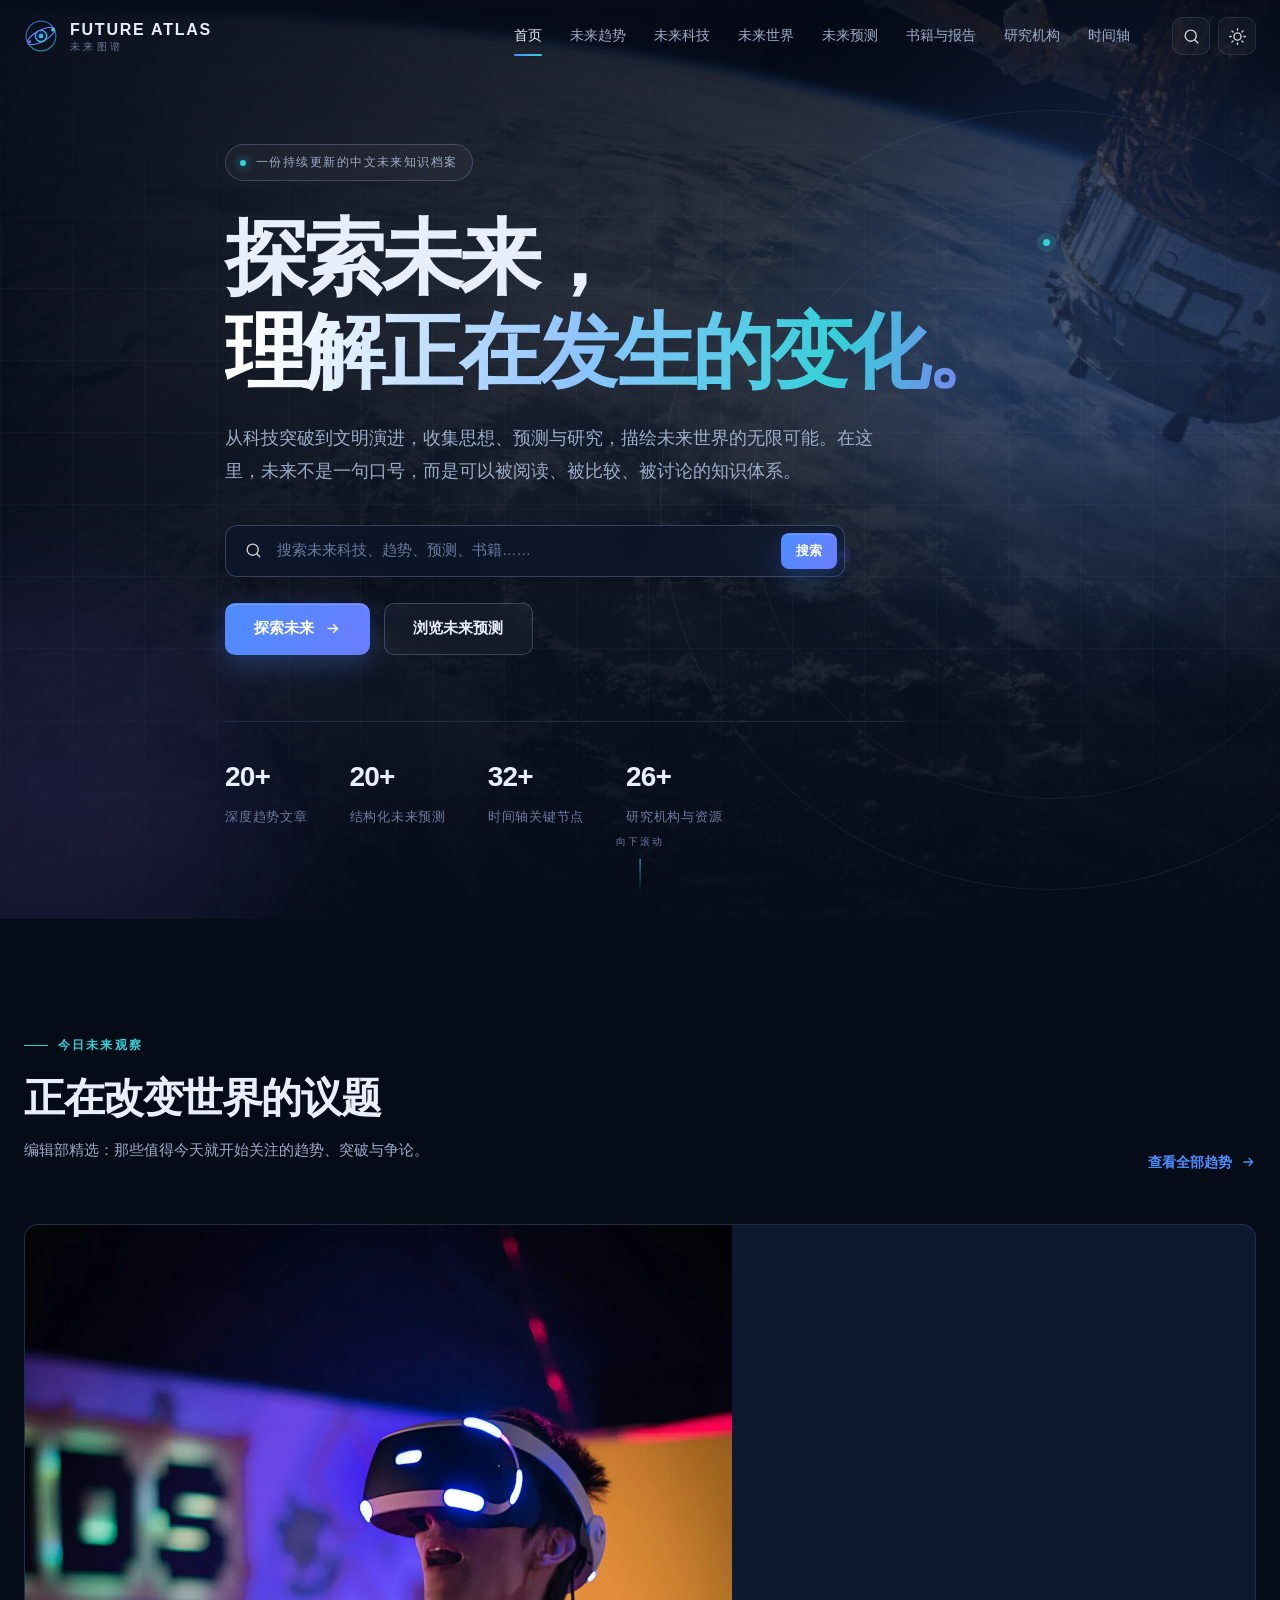
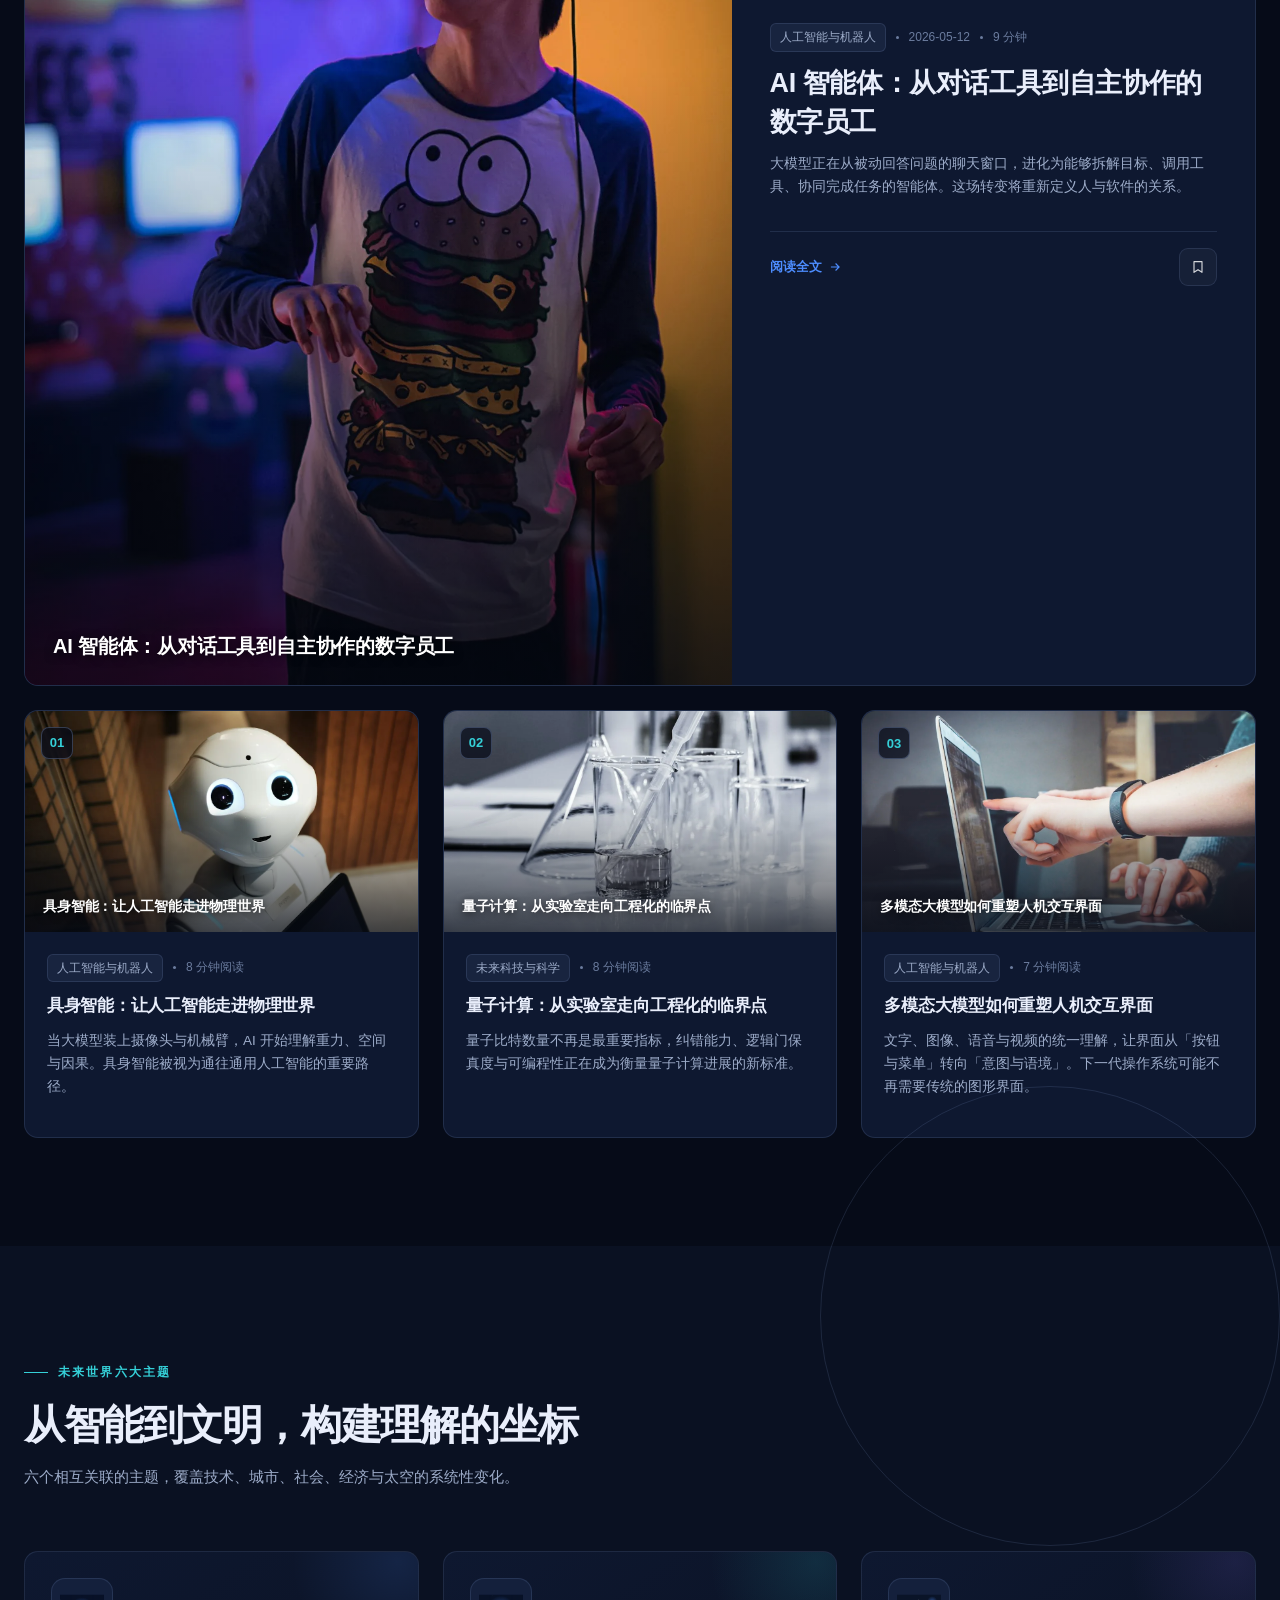
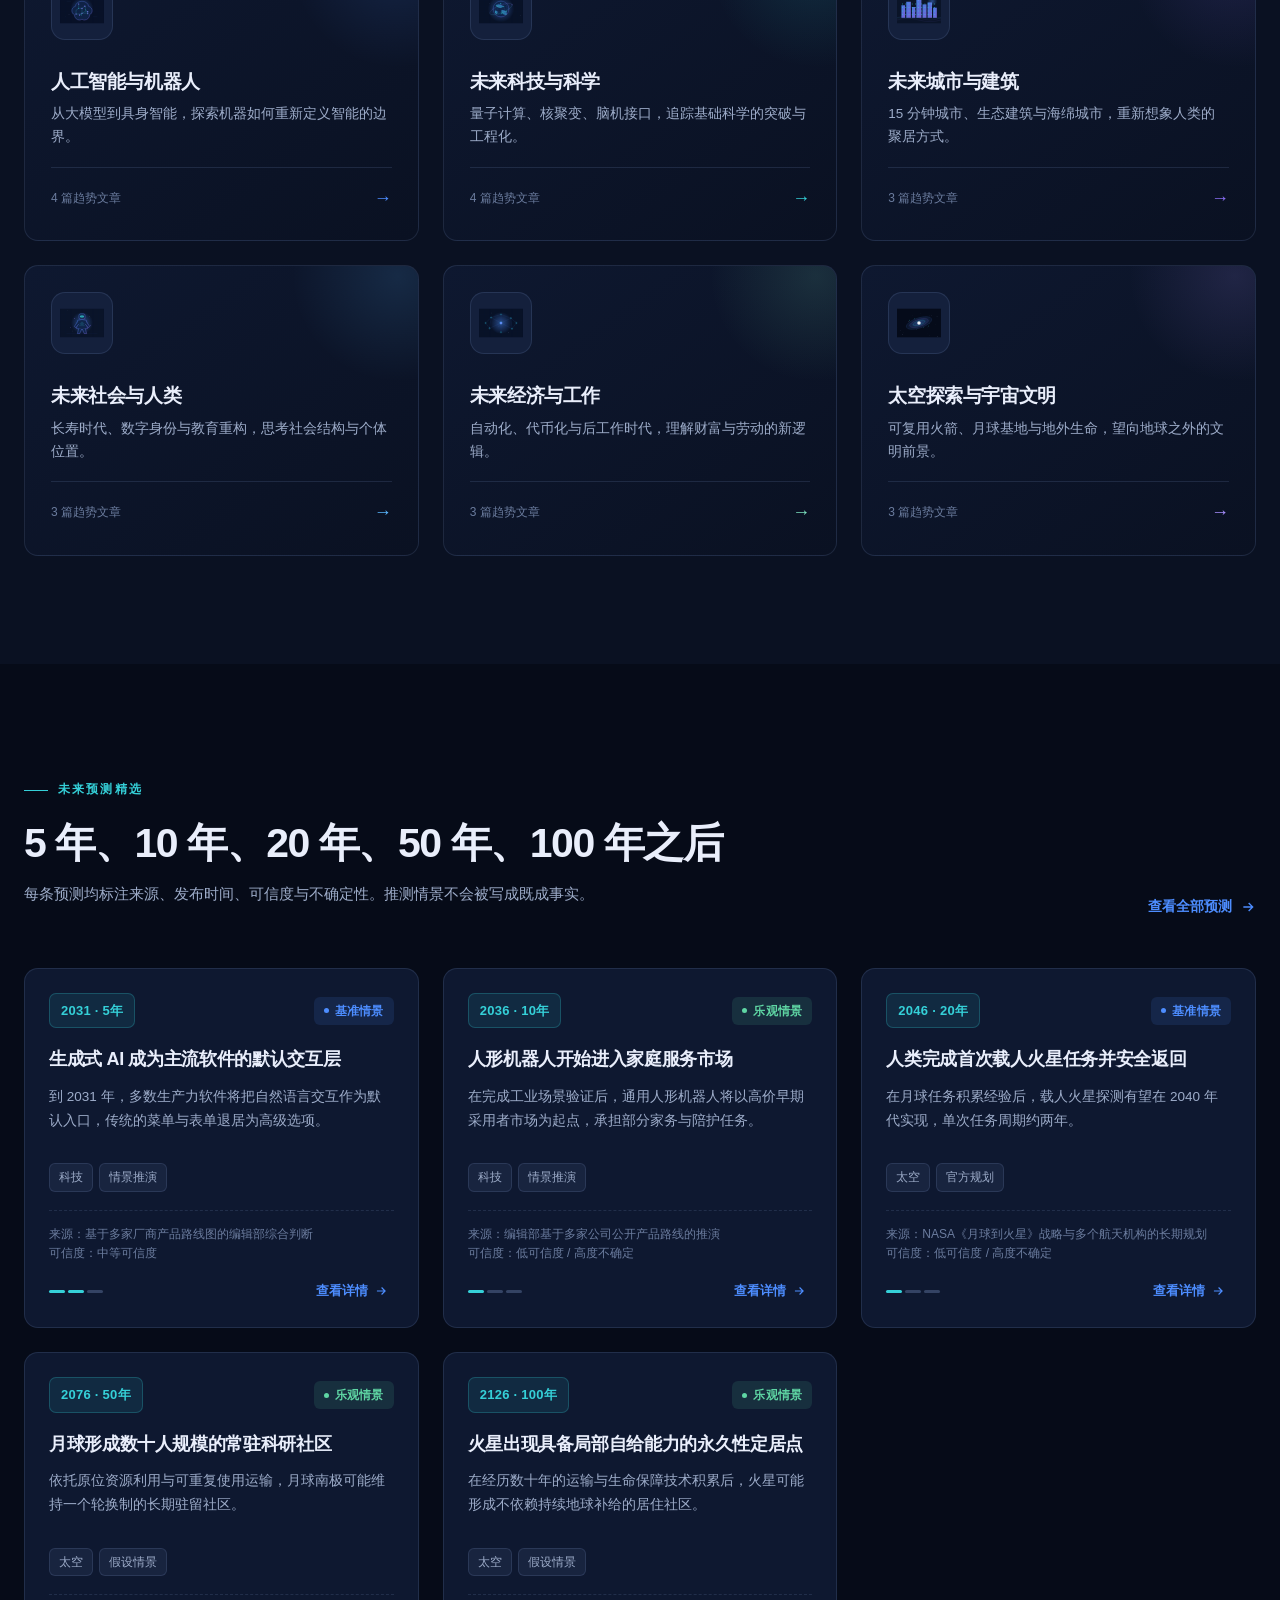
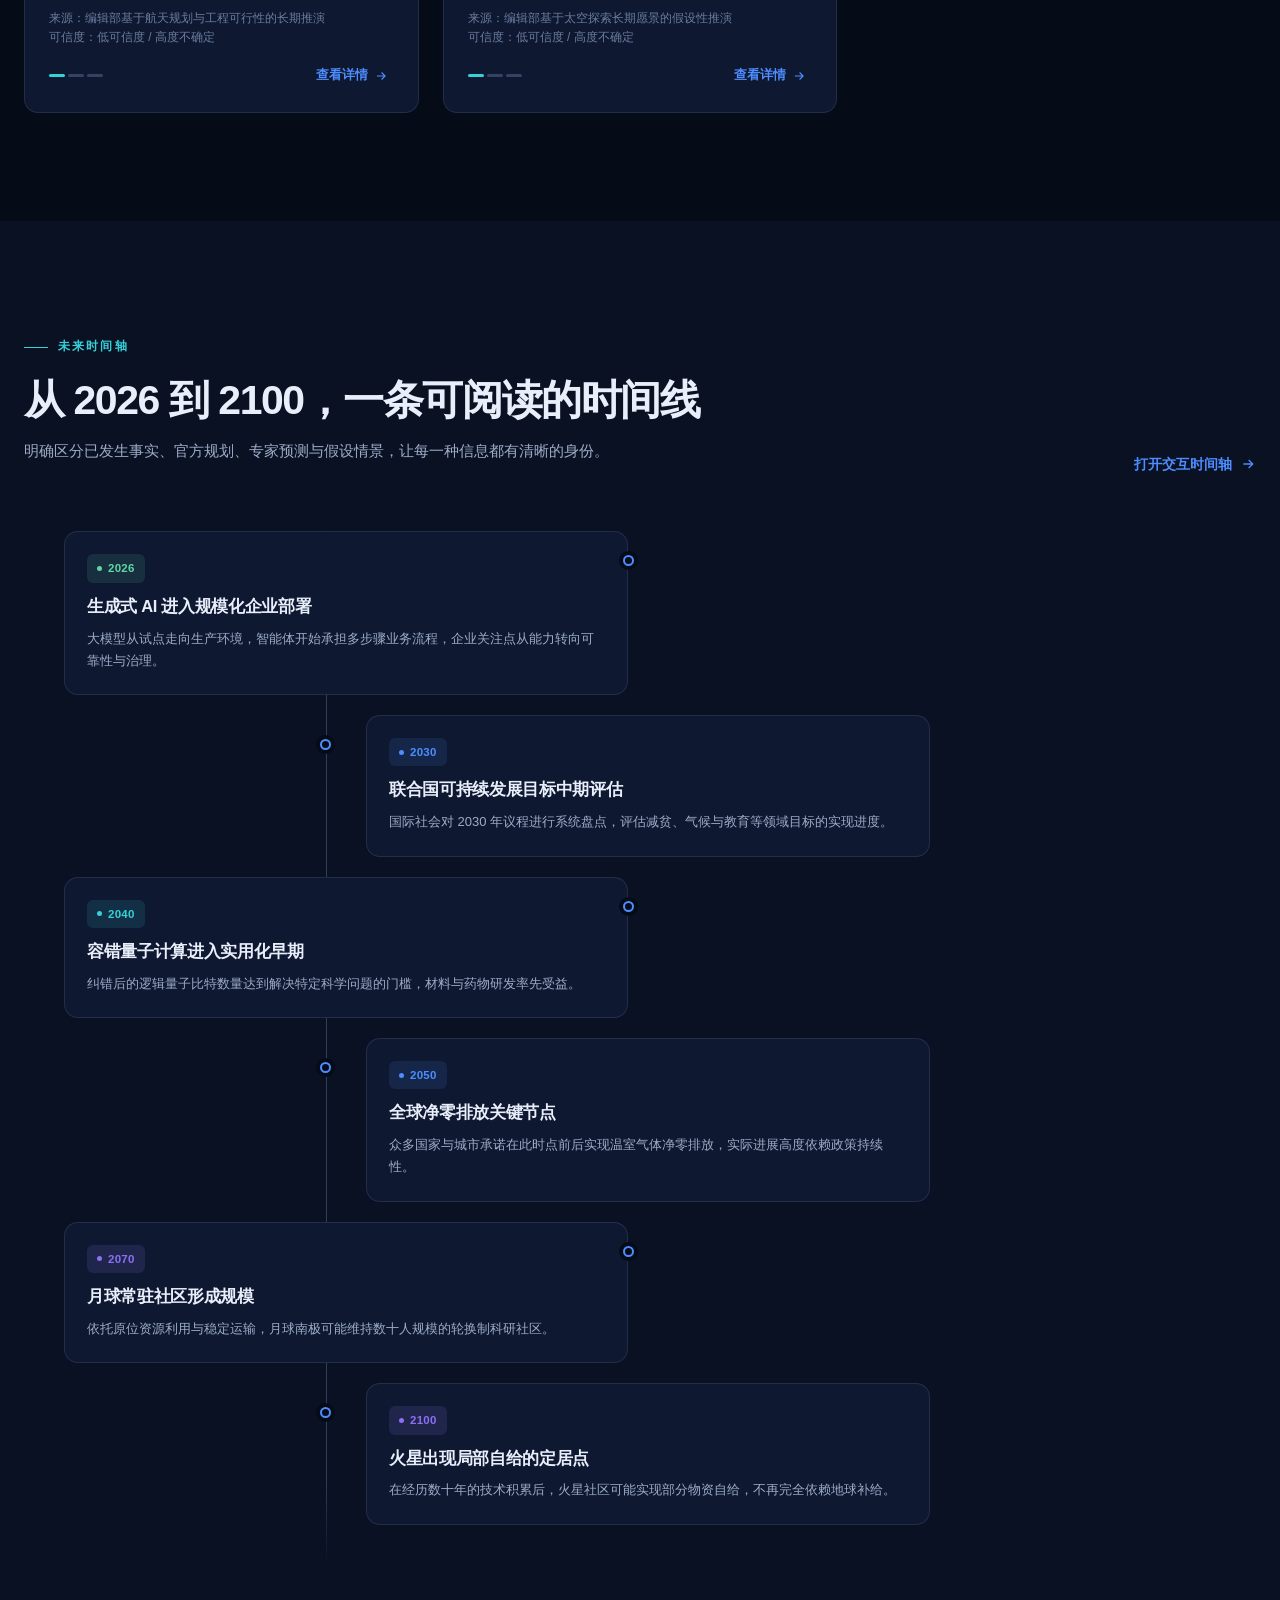
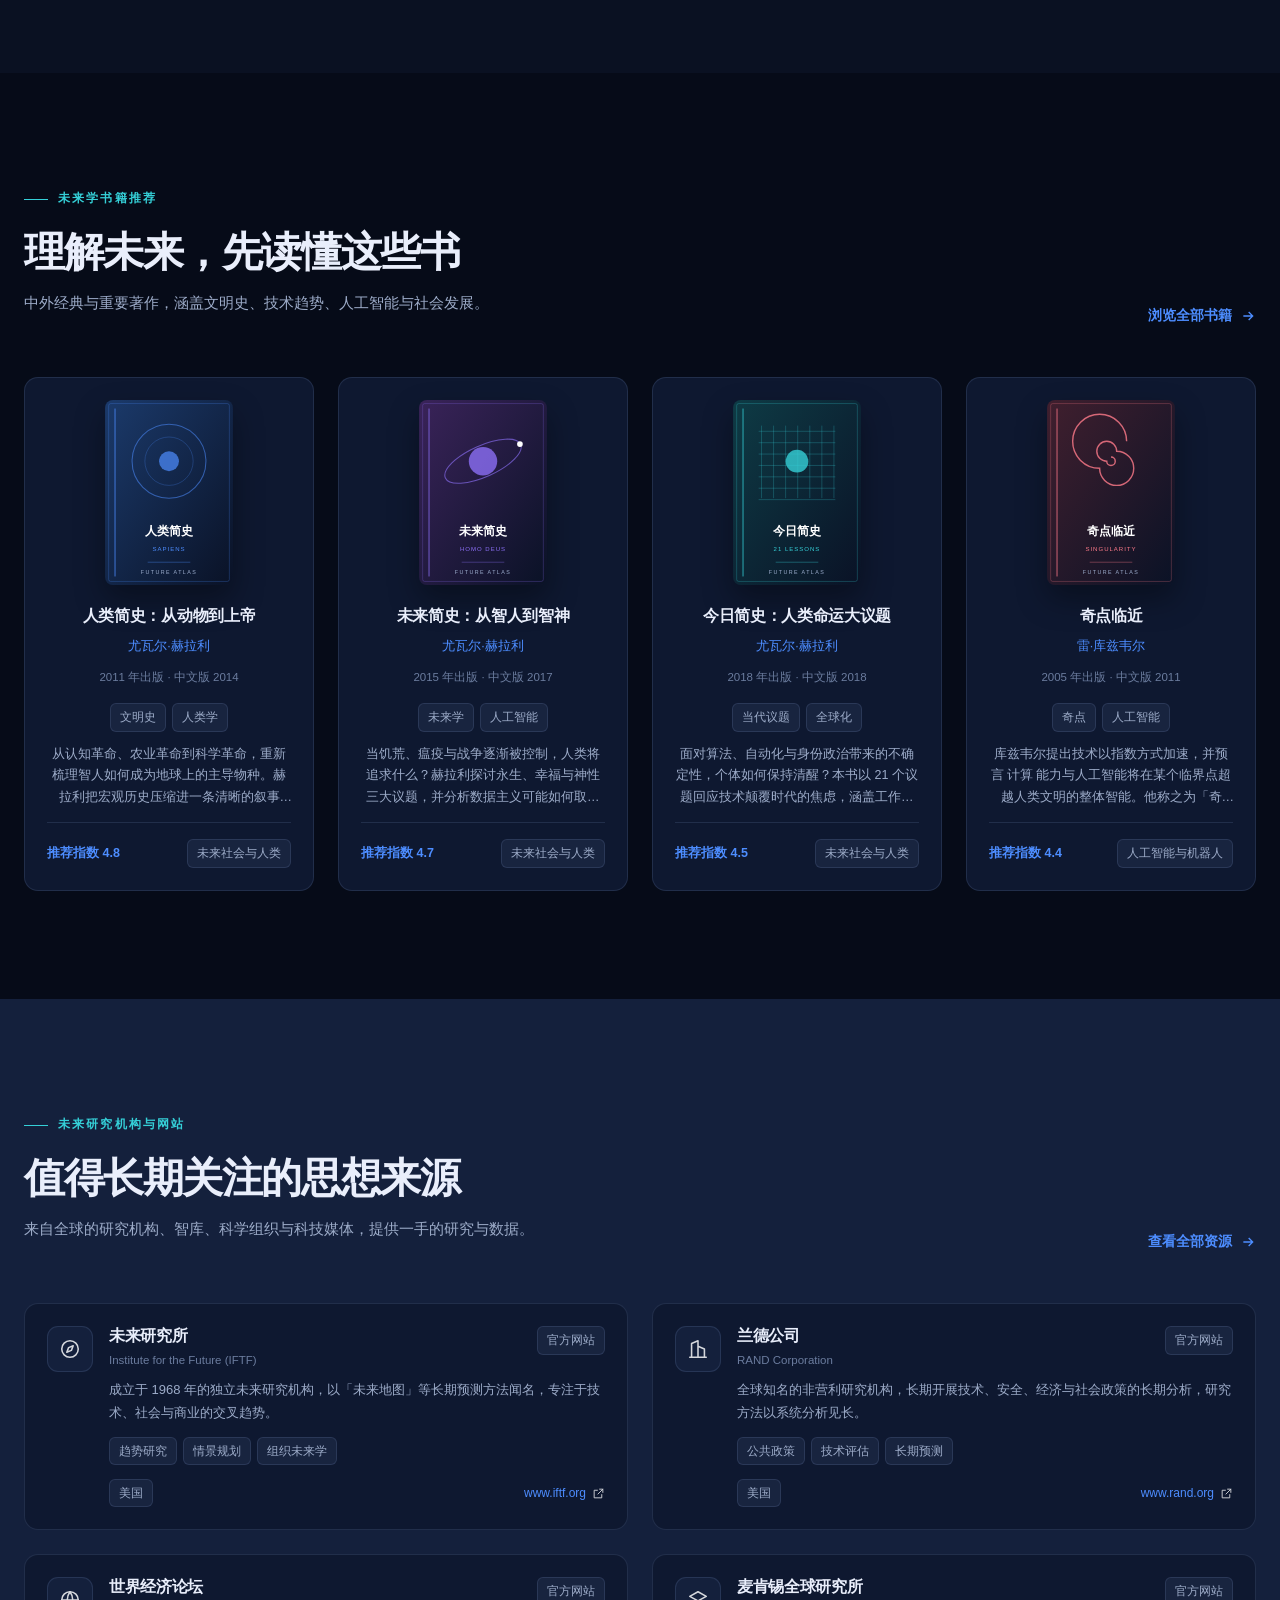
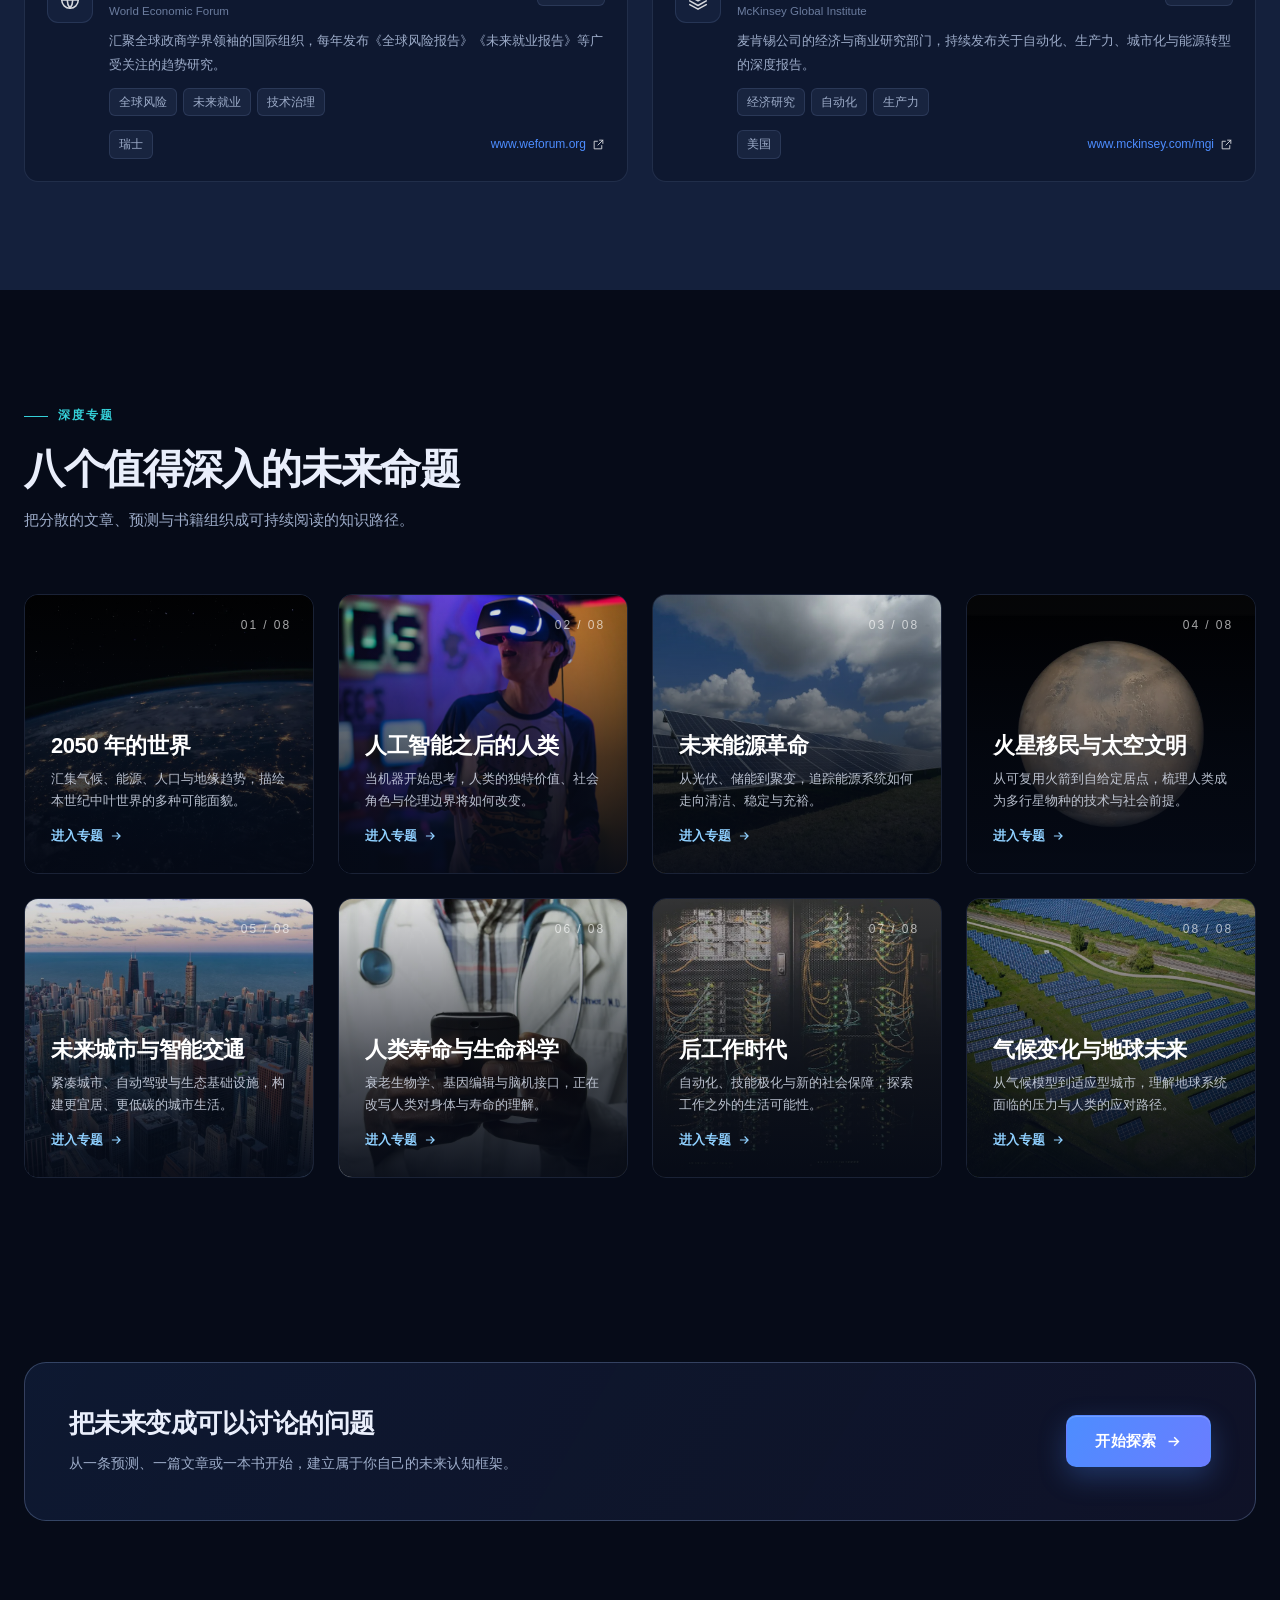
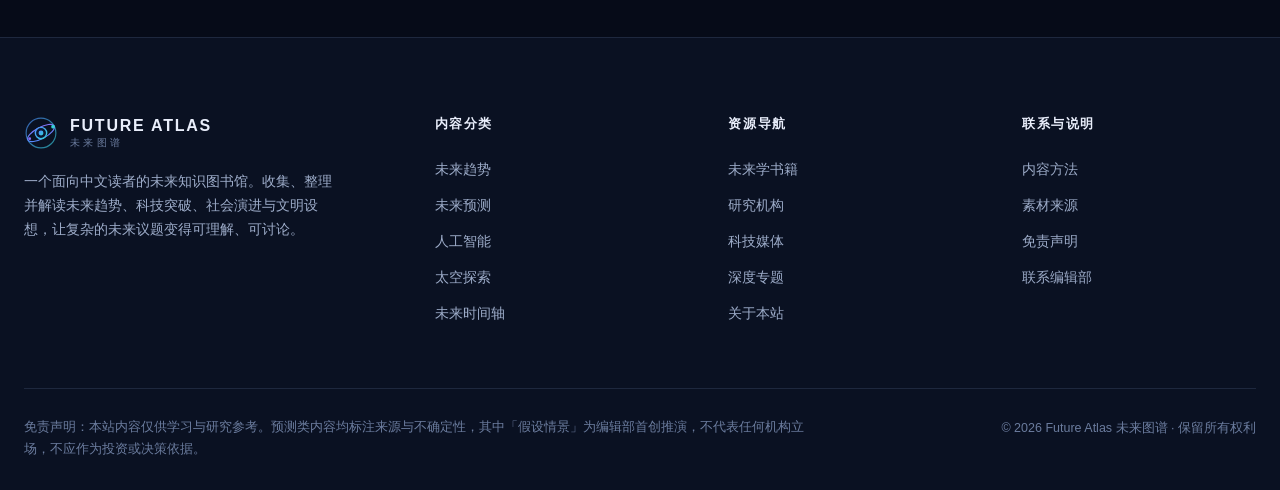
==== commit c41c3200: "feat: overlay article titles on card images and refine bookmark feedback - show article title over e" ====
--- a/index.html
+++ b/index.html
@@ -13,16 +13,16 @@
 <meta property="og:image" content="assets/images/hero-earth.webp">
 <meta property="og:locale" content="zh_CN">
 <link rel="icon" type="image/svg+xml" href="assets/icons/logo.svg">
-<link rel="stylesheet" href="assets/css/style.css">
-<link rel="stylesheet" href="assets/css/components.css">
-<link rel="stylesheet" href="assets/css/responsive.css">
+<link rel="stylesheet" href="assets/css/style.css?v=20261119b">
+<link rel="stylesheet" href="assets/css/components.css?v=20261119b">
+<link rel="stylesheet" href="assets/css/responsive.css?v=20261119b">
 <script>try{var t=localStorage.getItem('future-atlas-theme');if(t==='light'||t==='dark')document.documentElement.setAttribute('data-theme',t)}catch(e){}</script>
-<script src="assets/js/data.js" defer></script>
-<script src="assets/js/theme.js" defer></script>
-<script src="assets/js/search.js" defer></script>
-<script src="assets/js/filters.js" defer></script>
-<script src="assets/js/timeline.js" defer></script>
-<script src="assets/js/main.js" defer></script>
+<script src="assets/js/data.js?v=20261119b" defer></script>
+<script src="assets/js/theme.js?v=20261119b" defer></script>
+<script src="assets/js/search.js?v=20261119b" defer></script>
+<script src="assets/js/filters.js?v=20261119b" defer></script>
+<script src="assets/js/timeline.js?v=20261119b" defer></script>
+<script src="assets/js/main.js?v=20261119b" defer></script>
 </head>
 <body data-page="home">
 <div class="reading-progress" aria-hidden="true"></div>
--- a/assets/css/components.css
+++ b/assets/css/components.css
@@ -40,10 +40,29 @@
 .btn-sm { min-height: 36px; padding: 0 14px; font-size: 12.5px; border-radius: 8px; }
 .btn-lg { min-height: 52px; padding: 0 28px; font-size: 15px; }
 .btn-block { width: 100%; }
-.btn-bookmark { width: 38px; min-height: 38px; padding: 0; border-radius: 9px; border: 1px solid var(--border); background: var(--surface-glass-light); color: var(--text-muted); }
-.btn-bookmark svg { width: 17px; height: 17px; }
-.btn-bookmark.is-saved { color: var(--primary); border-color: var(--primary); background: rgba(77,141,255,.12); }
-.btn-bookmark.is-saved svg { fill: currentColor; }
+.btn-bookmark {
+  display: inline-flex;
+  align-items: center;
+  justify-content: center;
+  width: 38px; height: 38px;
+  min-height: 38px;
+  padding: 0;
+  border-radius: 9px;
+  border: 1px solid var(--border);
+  background: var(--surface-glass-light);
+  color: var(--text-muted);
+  transition: transform .2s var(--ease), color .2s var(--ease), border-color .2s var(--ease), background .2s var(--ease), box-shadow .2s var(--ease);
+}
+.btn-bookmark img[src*="icons/ui-"] { width: 17px; height: 17px; }
+.btn-bookmark:hover { color: var(--primary); border-color: var(--primary); transform: translateY(-2px); }
+.btn-bookmark:active { transform: scale(.86); }
+.btn-bookmark.is-saved { color: var(--primary); border-color: var(--primary); background: rgba(77,141,255,.14); box-shadow: 0 0 0 3px rgba(77,141,255,.1); animation: bookmark-pop .4s var(--ease); }
+@keyframes bookmark-pop {
+  0% { transform: scale(1); }
+  38% { transform: scale(1.2); }
+  68% { transform: scale(.92); }
+  100% { transform: scale(1); }
+}
 
 /* ---------- 搜索框 ---------- */
 .search-bar {
@@ -127,10 +146,28 @@
   transition: transform .3s var(--ease), border-color .3s var(--ease), box-shadow .3s var(--ease);
 }
 .card-hover:hover { transform: translateY(-6px); border-color: var(--border-strong); box-shadow: var(--shadow); }
-.card-media { position: relative; overflow: hidden; aspect-ratio: 16 / 10; background: var(--bg-soft); }
+.card-media { display: block; position: relative; overflow: hidden; aspect-ratio: 16 / 10; background: var(--bg-soft); }
 .card-media img { width: 100%; height: 100%; object-fit: cover; transition: transform .7s var(--ease); }
 .card-hover:hover .card-media img { transform: scale(1.055); }
-.card-media::after { content: ""; position: absolute; inset: 0; background: linear-gradient(180deg, transparent 55%, rgba(4,9,20,.55)); pointer-events: none; }
+.card-media::after { content: ""; position: absolute; inset: 0; background: linear-gradient(180deg, transparent 42%, rgba(4,9,20,.72)); pointer-events: none; }
+.card-media-title {
+  position: absolute;
+  left: 0; right: 0; bottom: 0;
+  z-index: 2;
+  padding: 34px 18px 15px;
+  color: #fff;
+  font-size: 14px;
+  font-weight: 650;
+  line-height: 1.45;
+  letter-spacing: -.01em;
+  text-shadow: 0 2px 10px rgba(0, 0, 0, .65);
+  display: -webkit-box;
+  -webkit-line-clamp: 2;
+  -webkit-box-orient: vertical;
+  overflow: hidden;
+  pointer-events: none;
+}
+.card-hover:hover .card-media-title { color: #cfe3ff; }
 .card-body { padding: 22px 22px 24px; }
 .card-meta { display: flex; flex-wrap: wrap; align-items: center; gap: 10px; font-size: 12px; color: var(--text-dim); margin-bottom: 12px; }
 .card-meta .dot { width: 3px; height: 3px; border-radius: 50%; background: var(--text-dim); }
@@ -148,6 +185,7 @@
 .feature-card .card-media { aspect-ratio: 16 / 9; flex-shrink: 0; }
 .feature-card .card-body { display: flex; flex-direction: column; flex: 1; }
 .feature-card .card-title { font-size: 22px; }
+.feature-card .card-media-title { font-size: 20px; padding: 60px 28px 24px; }
 .feature-card .card-excerpt { -webkit-line-clamp: 3; }
 .observation-card { display: flex; flex-direction: column; padding: 0; }
 .observation-card .card-media { aspect-ratio: 16 / 9; }
@@ -378,7 +416,10 @@
 .article-lead { font-size: 17px; color: var(--text-muted); line-height: 1.85; max-width: 760px; }
 .article-meta { display: flex; flex-wrap: wrap; align-items: center; gap: 12px; font-size: 12.5px; color: var(--text-dim); margin-top: 24px; }
 .article-meta .author-avatar { width: 32px; height: 32px; border-radius: 50%; background: linear-gradient(135deg, var(--primary), var(--purple)); color: #fff; display: flex; align-items: center; justify-content: center; font-size: 13px; font-weight: 700; }
-.article-hero-img { width: 100%; aspect-ratio: 16/8; object-fit: cover; border-radius: var(--radius); margin: 30px 0 36px; border: 1px solid var(--border); }
+.article-hero-wrap { position: relative; margin: 30px 0 36px; border-radius: var(--radius); overflow: hidden; border: 1px solid var(--border); }
+.article-hero-wrap::after { content: ""; position: absolute; inset: 0; background: linear-gradient(180deg, transparent 45%, rgba(4,9,20,.75)); pointer-events: none; }
+.article-hero-img { width: 100%; aspect-ratio: 16/8; object-fit: cover; }
+.article-hero-title { font-size: clamp(18px, 2.4vw, 26px); padding: 60px 30px 26px; }
 .article-body { font-size: 16px; line-height: 2.02; color: var(--text); }
 .article-body h2 { font-size: 23px; margin: 48px 0 18px; letter-spacing: -.03em; scroll-margin-top: calc(var(--header-h) + 24px); }
 .article-body h2::before { content: "##"; font-family: var(--font-en); font-size: 13px; color: var(--primary); margin-right: 12px; letter-spacing: 0; }
--- a/assets/css/responsive.css
+++ b/assets/css/responsive.css
@@ -74,6 +74,8 @@
   .article-body { font-size: 15.5px; line-height: 1.95; }
   .article-body h2 { font-size: 20px; }
   .article-hero-img { aspect-ratio: 4/3; }
+  .article-hero-title { font-size: 17px; padding: 48px 18px 18px; }
+  .card-media-title { font-size: 13px; padding: 30px 14px 12px; }
   .related-grid { grid-template-columns: 1fr; }
   .article-actions { flex-wrap: wrap; }
   .split-cta { flex-direction: column; align-items: flex-start; padding: 28px; }
